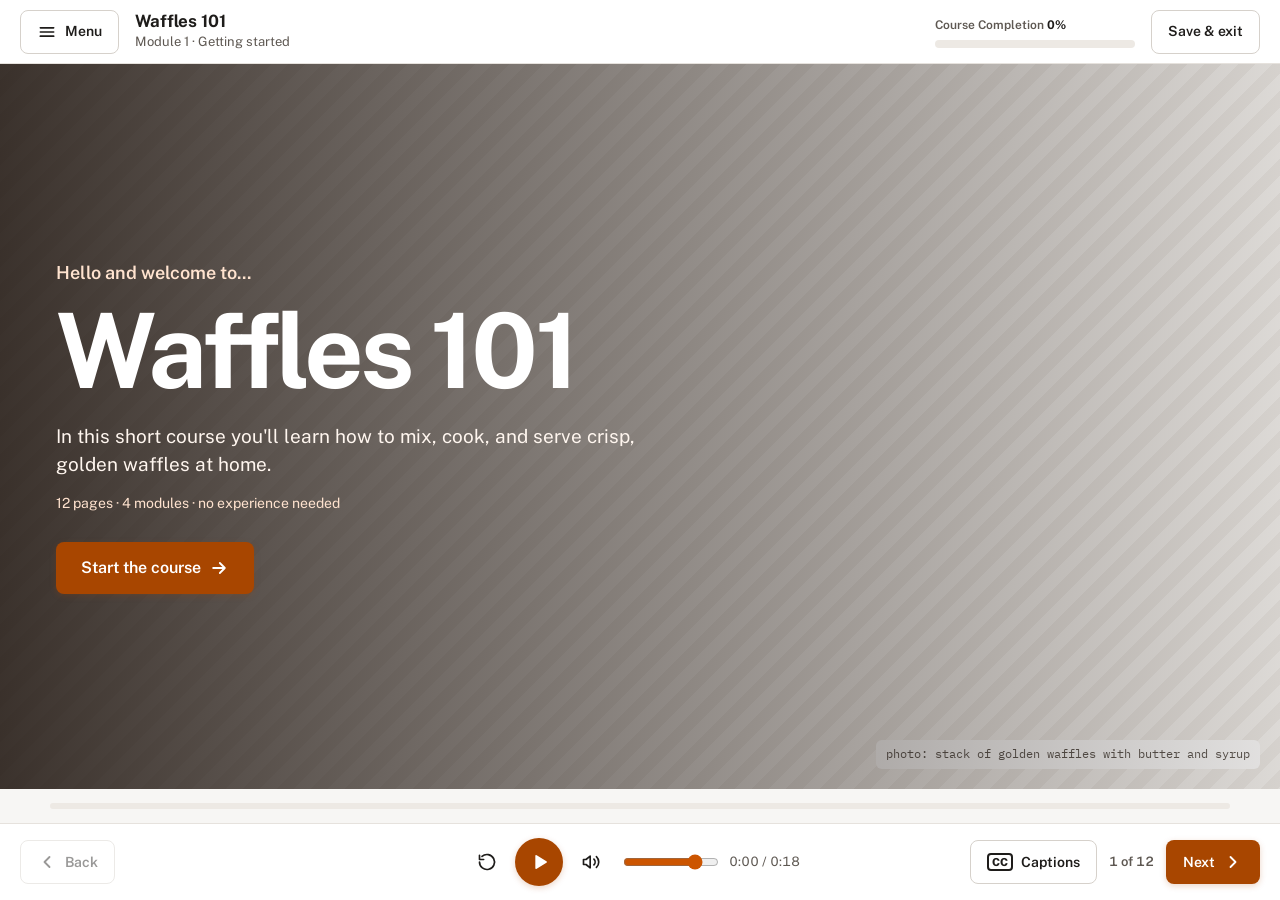
==== index.html @ d00ba2f7 "Build the course player from the style guide Adds a dependency-free course player shell (header, cou" ====
<!doctype html>
<html lang="en">
<head>
  <meta charset="utf-8">
  <meta name="viewport" content="width=device-width, initial-scale=1">
  <title>Waffles 101</title>
  <link rel="preconnect" href="https://fonts.googleapis.com">
  <link rel="preconnect" href="https://fonts.gstatic.com" crossorigin>
  <link rel="stylesheet" href="https://fonts.googleapis.com/css2?family=IBM+Plex+Mono:wght@400;500&family=Public+Sans:wght@400;500;600;700&display=swap">
  <link rel="stylesheet" href="src/player.css">
  <style>
    html, body { height: 100%; margin: 0; }
    #app { height: 100vh; height: 100dvh; }
  </style>
</head>
<body>
  <div id="app"></div>
  <script src="src/course-data.js"></script>
  <script src="src/player.js"></script>
  <script>
    // Query parameters mirror the player options for previews, e.g. ?viewport=phone&page=4&captions=1
    var q = new URLSearchParams(location.search);
    var flag = function (name) { return q.has(name) ? q.get(name) !== '0' : undefined; };
    new CoursePlayer(document.getElementById('app'), window.COURSE_DATA, {
      viewport: q.get('viewport') || 'auto',
      initialPage: q.has('page') ? Number(q.get('page')) : undefined,
      initialTime: q.has('t') ? Number(q.get('t')) : undefined,
      menuOpen: flag('menu'),
      captionsOn: flag('captions'),
      showToast: flag('toast'),
      persist: flag('persist')
    });
  </script>
</body>
</html>
---- src/player.css ----
/* Course Player styles. Tokens and measurements follow docs/style-guide.html. */

.cp {
  --brand: #CC5500;
  --brand-strong: #A84600;
  --brand-hover: #8F3B00;
  --brand-tint: #FCF1EA;
  --brand-tint-2: #FCEADC;
  --brand-border: #E8C9B3;
  --ink: #1E1C1A;
  --ink-2: #4A4540;
  --muted: #5E5852;
  --line: #E6E2DD;
  --line-soft: #ECE8E3;
  --line-strong: #D6D1CB;
  --track: #EDE9E4;
  --track-2: #E3DED8;
  --ring-off: #C9C3BC;
  --surface: #FFFFFF;
  --canvas: #F7F6F4;
  --panel: #FAF9F7;
  --hover: #F4F1EE;
  --scrim: rgba(30, 28, 26, .32);
  --scrim-dialog: rgba(30, 28, 26, .4);

  --shadow-card: 0 1px 2px rgba(30, 28, 26, .05), 0 6px 20px rgba(30, 28, 26, .05);
  --shadow-raised: 0 1px 2px rgba(30, 28, 26, .05), 0 8px 24px rgba(30, 28, 26, .07);
  --shadow-primary: 0 2px 6px rgba(168, 70, 0, .22);
  --shadow-drawer: 12px 0 32px rgba(30, 28, 26, .14);
  --shadow-dialog: 0 16px 48px rgba(30, 28, 26, .2);

  --ease: cubic-bezier(.2, .7, .2, 1);
  --font: "Public Sans", Helvetica, Arial, sans-serif;
  --mono: "IBM Plex Mono", ui-monospace, monospace;

  position: relative;
  display: flex;
  flex-direction: column;
  height: 100%;
  min-height: 0;
  overflow: hidden;
  background: var(--canvas);
  color: var(--ink);
  font: 16px/1.5 var(--font);
  -webkit-font-smoothing: antialiased;
}

.cp *, .cp *::before, .cp *::after { box-sizing: border-box; }
.cp :focus-visible { outline: 3px solid var(--brand-strong); outline-offset: 2px; }
.cp a { color: var(--brand-strong); }
.cp a:hover { color: var(--brand-hover); }
.cp input[type=range] { accent-color: var(--brand); }
.cp h1, .cp h2, .cp h3 { text-wrap: balance; }
.cp p { text-wrap: pretty; }
:where(.cp) button { font: inherit; color: inherit; }
.cp svg { display: block; flex: none; }
.cp [hidden] { display: none !important; }
.cp-sr { position: absolute; width: 1px; height: 1px; margin: -1px; overflow: hidden; clip: rect(0 0 0 0); white-space: nowrap; }

/* ---------- Buttons ---------- */
.cp-btn {
  display: inline-flex; align-items: center; justify-content: center; gap: 8px;
  min-height: 44px; padding: 0 16px; border-radius: 8px;
  font-size: 14px; font-weight: 600; line-height: 1.2; white-space: nowrap;
  cursor: pointer; border: 1px solid transparent; background: none;
  transition: background-color .2s ease, border-color .2s ease, color .2s ease, opacity .2s ease;
}
.cp-btn:disabled { opacity: .45; cursor: default; }
.cp-btn svg { width: 20px; height: 20px; }
.cp-btn--primary { background: var(--brand-strong); color: #fff; box-shadow: var(--shadow-primary); }
.cp-btn--primary:not(:disabled):hover { background: var(--brand-hover); }
.cp-btn--outline { background: var(--surface); border-color: var(--line-strong); color: var(--ink); }
.cp-btn--outline:not(:disabled):hover { background: var(--hover); }
.cp-btn--ghost { width: 44px; padding: 0; color: var(--ink); }
.cp-btn--ghost:not(:disabled):hover { background: var(--hover); }
.cp-btn--toggle[aria-pressed=true], .cp-btn--toggle[aria-expanded=true] {
  background: var(--brand-tint); border-color: var(--brand); color: var(--brand-strong);
}
.cp-btn--play {
  width: 48px; height: 48px; min-height: 0; padding: 0; border-radius: 50%;
  background: var(--brand-strong); color: #fff; box-shadow: var(--shadow-primary);
}
.cp-btn--play:hover { background: var(--brand-hover); }
.cp-btn--play svg { width: 22px; height: 22px; }

/* ---------- Header ---------- */
.cp-header {
  flex: none; display: flex; align-items: center; gap: 16px;
  height: 64px; padding: 0 20px; background: var(--surface); border-bottom: 1px solid var(--line);
  position: relative; z-index: 3;
}
.cp-titles { flex: 1; min-width: 0; }
.cp-course-title { margin: 0; font-size: 17px; font-weight: 700; line-height: 1.25; }
.cp-subtitle { font-size: 13px; color: var(--muted); white-space: nowrap; overflow: hidden; text-overflow: ellipsis; }
.cp-completion { display: flex; flex-direction: column; gap: 6px; flex: none; }
.cp-completion__label { font-size: 12px; font-weight: 600; color: var(--muted); white-space: nowrap; }
.cp-completion__label b { color: var(--ink); }
.cp-bar { position: relative; height: 8px; border-radius: 99px; background: var(--track); overflow: hidden; }
.cp-bar > span { position: absolute; inset: 0 auto 0 0; border-radius: inherit; background: var(--brand); transition: width .4s ease; }
.cp-completion .cp-bar { width: 200px; }

/* ---------- Body / menu ---------- */
.cp-body { flex: 1; min-height: 0; display: flex; position: relative; }
.cp-main { flex: 1; min-width: 0; display: flex; flex-direction: column; position: relative; }

.cp-menu-slot { flex: none; width: 0; transition: width .28s var(--ease); position: relative; z-index: 2; }
.cp-menu {
  position: absolute; top: 0; bottom: 0; left: 0; width: 340px;
  display: flex; flex-direction: column;
  background: var(--surface); border-right: 1px solid var(--line);
  transform: translateX(-100%); visibility: hidden;
  transition: transform .28s var(--ease), visibility 0s linear .28s;
}
.cp--menu-open .cp-menu { transform: none; visibility: visible; transition: transform .28s var(--ease), visibility 0s; }
.cp-scrim { position: absolute; inset: 0; z-index: 1; background: var(--scrim); opacity: 0; visibility: hidden; transition: opacity .28s var(--ease), visibility 0s linear .28s; }

.cp-menu__head { flex: none; padding: 16px 16px 14px 20px; border-bottom: 1px solid var(--line); }
.cp-menu__top { display: flex; align-items: center; justify-content: space-between; gap: 8px; margin-bottom: 8px; }
.cp-menu__title { margin: 0; font-size: 17px; font-weight: 700; }
.cp-menu__count { font-size: 13px; color: var(--muted); margin-bottom: 8px; }
.cp-menu__head .cp-bar { height: 6px; }
.cp-menu__list { flex: 1; overflow-y: auto; padding: 8px 12px 24px; }
.cp-module { margin-top: 12px; }
.cp-module__head { display: flex; align-items: flex-end; justify-content: space-between; gap: 8px; padding: 8px 8px 6px; }
.cp-module__eyebrow { font-size: 12px; font-weight: 700; letter-spacing: .08em; text-transform: uppercase; color: var(--brand-strong); }
.cp-module__title { margin: 0; font-size: 15px; font-weight: 700; }
.cp-module__meta { display: flex; align-items: center; gap: 8px; flex: none; font-size: 12px; color: var(--muted); }
.cp-pill { display: inline-flex; align-items: center; height: 22px; padding: 0 9px; border-radius: 99px; background: var(--brand-tint); color: var(--brand-strong); font-size: 11px; font-weight: 700; }
.cp-pages { list-style: none; margin: 0; padding: 0; }
.cp-row {
  display: flex; align-items: center; gap: 12px; width: 100%; min-height: 48px;
  padding: 8px 10px; border: 0; border-radius: 8px; background: none; text-align: left; cursor: pointer;
  transition: background-color .2s ease;
}
.cp-row:hover { background: var(--hover); }
.cp-row[aria-current=page] { background: var(--brand-tint); }
.cp-row__text { flex: 1; min-width: 0; display: flex; flex-direction: column; }
.cp-row__title { font-size: 14px; font-weight: 500; line-height: 1.3; }
.cp-row[aria-current=page] .cp-row__title { font-weight: 700; }
.cp-row__sub { font-size: 12px; color: var(--muted); }
.cp-row[aria-current=page] .cp-row__sub { color: var(--brand-strong); font-weight: 600; }
.cp-row__dur { flex: none; font-size: 12px; color: var(--muted); font-variant-numeric: tabular-nums; }
.cp-status { width: 20px; height: 20px; }

/* ---------- Stage / content region ---------- */
.cp-stage { flex: 1; min-height: 0; display: flex; padding: 28px 32px 14px; }
.cp-frame { position: relative; flex: 1; min-height: 0; display: flex; width: 100%; max-width: 1180px; margin: 0 auto; }
.cp-region {
  flex: 1; min-width: 0; overflow: auto;
  background: var(--surface); border: 1px solid var(--line); border-radius: 12px; box-shadow: var(--shadow-card);
}
.cp-region:focus { outline: none; }
.cp-region:focus-visible { outline: 3px solid var(--brand-strong); outline-offset: 2px; }
.cp--title-page .cp-stage { padding: 0; }
.cp--title-page .cp-frame { max-width: none; }
.cp--title-page .cp-region { border: 0; border-radius: 0; box-shadow: none; overflow: hidden; }

.cp-progress-wrap { flex: none; padding: 0 32px 14px; }
.cp--title-page .cp-progress-wrap { padding-top: 14px; }
.cp-progress { max-width: 1180px; margin: 0 auto; height: 6px; border-radius: 99px; background: var(--track); overflow: hidden; position: relative; }
.cp-progress > span { position: absolute; inset: 0 auto 0 0; background: var(--brand); border-radius: inherit; transition: width 1s linear; }
.cp-progress.cp-no-anim > span { transition: none; }

/* Image slot / placeholder */
.cp-img {
  position: relative; overflow: hidden; border-radius: 10px; min-height: 180px;
  display: flex; align-items: center; justify-content: center; padding: 16px;
  background: repeating-linear-gradient(135deg, #F7F5F2 0 12px, #EFECE8 12px 24px);
}
.cp-img img { position: absolute; inset: 0; width: 100%; height: 100%; object-fit: cover; }
.cp-img__label {
  position: relative; max-width: 90%; padding: 6px 10px; border-radius: 6px;
  background: #fff; color: var(--muted); font: 12px/1.4 var(--mono); text-align: center;
}

/* Shared slide text */
.cp-eyebrow { margin: 0 0 10px; font-size: 12px; font-weight: 700; letter-spacing: .08em; text-transform: uppercase; color: var(--brand-strong); }
.cp-h2 { margin: 0 0 14px; font-size: 38px; line-height: 1.12; font-weight: 700; letter-spacing: -.02em; }
.cp-body-text { margin: 0 0 18px; font-size: 17px; line-height: 1.55; color: var(--ink-2); }
.cp-points { list-style: none; margin: 0; padding: 0; display: flex; flex-direction: column; gap: 10px; }
.cp-points li { display: flex; gap: 12px; align-items: baseline; font-size: 17px; line-height: 1.55; color: var(--ink-2); }
.cp-points li::before { content: ""; flex: none; width: 8px; height: 8px; border-radius: 50%; background: var(--brand); transform: translateY(-2px); }

/* Standard content slide */
.cp-slide { display: grid; grid-template-columns: 1fr 1fr; gap: 40px; min-height: 100%; padding: 32px; }
.cp-slide .cp-img { min-height: 260px; }
.cp-slide__text { align-self: safe center; padding: 8px 8px 8px 0; }

/* Title page */
.cp-hero { position: relative; height: 100%; min-height: 100%; display: flex; align-items: center; color: #fff; }
.cp-hero > .cp-img { position: absolute; inset: 0; border-radius: 0; min-height: 0; align-items: flex-end; justify-content: flex-end; padding: 20px; }
.cp-hero__scrim { position: absolute; inset: 0; pointer-events: none; background: linear-gradient(90deg, rgba(28, 18, 12, .86), rgba(28, 18, 12, .12)); }
.cp-hero__text { position: relative; max-width: 640px; margin: 0 56px; pointer-events: none; }
.cp-hero__eyebrow { margin: 0 0 14px; font-size: 18px; font-weight: 600; color: #FFE3CF; }
.cp-hero__title { margin: 0 0 20px; font-size: 104px; line-height: .98; font-weight: 700; letter-spacing: -.035em; color: #fff; }
.cp-hero__lede { margin: 0 0 14px; font-size: 19px; line-height: 1.5; color: #FFF6EF; }
.cp-hero__meta { margin: 0 0 28px; font-size: 14px; color: #FFE3CF; }
.cp-hero__text .cp-btn { pointer-events: auto; min-height: 52px; padding: 0 24px; font-size: 16px; }

/* Accordion slide */
.cp-acc-slide { display: grid; grid-template-columns: 38% minmax(0, 1fr); gap: 40px; min-height: 100%; padding: 32px; }
.cp-acc-intro { display: flex; flex-direction: column; }
.cp-acc-intro .cp-img { flex: 1; min-height: 160px; margin-top: 8px; }
.cp-acc-list { align-self: safe center; display: flex; flex-direction: column; gap: 10px; }
.cp-acc-item { border-radius: 12px; background: var(--panel); border: 1px solid var(--line-soft); transition: background-color .25s ease, border-color .25s ease, box-shadow .25s ease; }
.cp-acc-item.is-open { background: var(--surface); border-color: var(--brand-border); box-shadow: var(--shadow-raised); }
.cp-acc-item h3 { margin: 0; }
.cp-acc-btn { display: flex; align-items: center; gap: 14px; width: 100%; min-height: 56px; padding: 10px 16px; border: 0; background: none; border-radius: 12px; text-align: left; cursor: pointer; }
.cp-acc-num { flex: none; display: grid; place-items: center; width: 32px; height: 32px; border-radius: 50%; background: var(--brand-strong); color: #fff; font-size: 14px; font-weight: 700; }
.cp-acc-name { flex: 1; font-size: 16px; font-weight: 600; }
.cp-acc-chev { width: 20px; height: 20px; color: var(--muted); transition: transform .28s var(--ease); }
.cp-acc-item.is-open .cp-acc-chev { transform: rotate(180deg); }
.cp-acc-panel { display: grid; grid-template-rows: 0fr; visibility: hidden; transition: grid-template-rows .28s var(--ease), visibility 0s linear .28s; }
.cp-acc-item.is-open .cp-acc-panel { grid-template-rows: 1fr; visibility: visible; transition: grid-template-rows .28s var(--ease), visibility 0s; }
.cp-acc-panel > div { overflow: hidden; }
.cp-acc-panel p { margin: 0; padding: 0 16px 0 62px; font-size: 15px; line-height: 1.55; color: var(--ink-2); }
.cp-acc-panel p:last-child { padding-bottom: 16px; padding-top: 6px; }
.cp-acc-panel strong { color: var(--ink); }

/* ---------- Toast ---------- */
.cp-toast {
  position: absolute; right: 20px; bottom: 20px; z-index: 1; pointer-events: none;
  display: flex; align-items: center; gap: 10px; padding: 12px 16px;
  background: var(--surface); border: 1px solid var(--line); border-radius: 12px; box-shadow: var(--shadow-raised);
  font-size: 14px; font-weight: 600;
  opacity: 0; transform: translateY(8px); transition: opacity .25s ease, transform .25s ease;
}
.cp-toast.is-visible { opacity: 1; transform: none; }
.cp-check { display: grid; place-items: center; width: 24px; height: 24px; border-radius: 50%; background: var(--brand); color: #fff; }
.cp-check svg { width: 14px; height: 14px; }

/* ---------- Captions ---------- */
.cp-captions-wrap { flex: none; padding: 0 32px 14px; }
.cp-captions { max-width: 1180px; margin: 0 auto; background: var(--surface); border: 1px solid var(--line); border-radius: 12px; box-shadow: var(--shadow-card); padding: 8px 8px 10px 18px; }
.cp-captions__head { display: flex; align-items: center; justify-content: space-between; }
.cp-captions__label { font-size: 12px; font-weight: 700; letter-spacing: .08em; color: var(--muted); }
.cp-captions__head .cp-btn--ghost { width: 36px; min-height: 36px; }
.cp-captions__text { max-height: 84px; overflow-y: auto; padding-right: 10px; font-size: 17px; line-height: 1.6; color: var(--muted); }
.cp-captions__text span { border-radius: 4px; padding: 1px 2px; transition: background-color .2s ease, color .2s ease; }
.cp-captions__text span.is-active { color: var(--ink); background: var(--brand-tint-2); }

/* ---------- Control bar ---------- */
.cp-controls { flex: none; background: var(--surface); border-top: 1px solid var(--line); position: relative; z-index: 2; }
.cp-controls__wide { display: grid; grid-template-columns: 1fr auto 1fr; align-items: center; gap: 16px; height: 76px; padding: 0 20px; }
.cp-controls__left { display: flex; justify-content: flex-start; }
.cp-controls__right { display: flex; justify-content: flex-end; align-items: center; gap: 12px; }
.cp-audio { display: flex; align-items: center; gap: 6px; }
.cp-volume { width: 96px; margin: 0 4px; }
.cp-time { min-width: 86px; font-size: 13px; color: var(--muted); font-variant-numeric: tabular-nums; white-space: nowrap; }
.cp-counter { font-size: 13px; font-weight: 600; color: var(--muted); white-space: nowrap; font-variant-numeric: tabular-nums; }
.cp-cc { font-size: 11px; font-weight: 800; letter-spacing: .02em; border: 2px solid currentColor; border-radius: 4px; padding: 0 3px; line-height: 14px; }
.cp-controls__phone { display: none; }

/* ---------- Dialog & saved screen ---------- */
.cp-dialog-layer { position: absolute; inset: 0; z-index: 10; display: grid; place-items: center; padding: 16px; background: var(--scrim-dialog); }
.cp-dialog { width: 100%; max-width: 420px; background: var(--surface); border-radius: 14px; box-shadow: var(--shadow-dialog); padding: 24px; }
.cp-dialog h2 { margin: 0 0 8px; font-size: 22px; letter-spacing: -.01em; }
.cp-dialog p { margin: 0 0 22px; color: var(--ink-2); font-size: 15px; }
.cp-dialog__actions { display: flex; justify-content: flex-end; gap: 10px; flex-wrap: wrap; }
.cp-saved { position: absolute; inset: 0; z-index: 11; display: grid; place-items: center; padding: 24px; background: var(--canvas); text-align: center; }
.cp-saved__card { max-width: 440px; background: var(--surface); border: 1px solid var(--line); border-radius: 12px; box-shadow: var(--shadow-card); padding: 40px 32px; }
.cp-saved__card .cp-check { width: 48px; height: 48px; margin: 0 auto 16px; }
.cp-saved__card .cp-check svg { width: 26px; height: 26px; }
.cp-saved h2 { margin: 0 0 8px; font-size: 26px; letter-spacing: -.015em; }
.cp-saved p { margin: 0 0 24px; color: var(--ink-2); }

/* ---------- Desktop: menu pushes content ---------- */
.cp--desktop.cp--menu-open .cp-menu-slot { width: 340px; }

/* ---------- Tablet: menu overlays with scrim ---------- */
.cp--tablet .cp-menu { box-shadow: none; }
.cp--tablet.cp--menu-open .cp-menu { box-shadow: var(--shadow-drawer); }
.cp--tablet.cp--menu-open .cp-scrim { opacity: 1; visibility: visible; transition: opacity .28s var(--ease), visibility 0s; }
.cp--tablet .cp-menu-slot, .cp--phone .cp-menu-slot { position: absolute; top: 0; bottom: 0; left: 0; width: 0; }
.cp--tablet .cp-completion .cp-bar { width: 120px; }
.cp--tablet .cp-time, .cp--tablet .cp-cc-label { display: none; }
.cp--tablet .cp-h2 { font-size: 30px; }
.cp--tablet .cp-hero__title { font-size: 76px; }

/* ---------- Phone ---------- */
.cp--phone .cp-header { height: 56px; padding: 0 8px; gap: 8px; }
.cp--phone .cp-course-title { font-size: 15px; }
.cp--phone .cp-subtitle { font-size: 12px; }
.cp--phone .cp-menu-label { position: absolute; width: 1px; height: 1px; overflow: hidden; clip: rect(0 0 0 0); white-space: nowrap; }
.cp--phone .cp-completion__word { display: none; }
.cp--phone .cp-menu-toggle { width: 44px; padding: 0; }
.cp--phone .cp-exit { padding: 0 12px; }
.cp--phone .cp-completion { gap: 4px; }
.cp--phone .cp-completion .cp-bar { width: 96px; height: 6px; }
.cp--phone .cp-body { position: static; }
.cp--phone .cp-menu-slot { position: absolute; inset: 0; width: auto; z-index: 0; pointer-events: none; }
.cp--phone.cp--menu-open .cp-menu-slot { z-index: 5; pointer-events: auto; }
.cp--phone .cp-menu { width: auto; right: 0; border-right: 0; transform: translateY(16px); opacity: 0; transition: transform .28s var(--ease), opacity .28s var(--ease), visibility 0s linear .28s; }
.cp--phone.cp--menu-open .cp-menu { transform: none; opacity: 1; transition: transform .28s var(--ease), opacity .28s var(--ease), visibility 0s; }
.cp--phone .cp-stage { padding: 12px 12px 10px; }
.cp--phone.cp--title-page .cp-stage { padding: 0; }
.cp--phone .cp-progress-wrap { padding: 0 12px 10px; }
.cp--phone.cp--title-page .cp-progress-wrap { padding-top: 10px; }
.cp--phone .cp-captions-wrap { padding: 0 12px 10px; }
.cp--phone .cp-captions__text { max-height: 112px; font-size: 15px; }
.cp--phone .cp-toast { right: 12px; bottom: 12px; }
.cp--phone .cp-btn { font-size: 15px; }
.cp--phone .cp-btn--primary, .cp--phone .cp-btn--outline { border-radius: 10px; }
.cp--phone .cp-h2 { font-size: 24px; margin-bottom: 10px; }
.cp--phone .cp-body-text, .cp--phone .cp-points li { font-size: 15px; }
.cp--phone .cp-body-text { margin-bottom: 14px; }
.cp--phone .cp-points { gap: 6px; }
.cp--phone .cp-slide { grid-template-columns: 1fr; gap: 18px; padding: 16px; align-content: start; }
.cp--phone .cp-slide .cp-img { min-height: 180px; }
.cp--phone .cp-slide__text { align-self: start; padding: 0; }
.cp--phone .cp-acc-slide { grid-template-columns: 1fr; gap: 16px; padding: 16px; align-content: start; }
.cp--phone .cp-acc-intro .cp-img { display: none; }
.cp--phone .cp-acc-btn { padding: 8px 12px; gap: 12px; }
.cp--phone .cp-acc-panel p { padding-left: 56px; padding-right: 12px; }
.cp--phone .cp-hero { align-items: flex-end; }
.cp--phone .cp-hero__scrim { background: linear-gradient(0deg, rgba(28, 18, 12, .86), rgba(28, 18, 12, .12)); }
.cp--phone .cp-hero > .cp-img { align-items: flex-start; }
.cp--phone .cp-hero__text { margin: 0 20px 28px; }
.cp--phone .cp-hero__eyebrow { font-size: 15px; margin-bottom: 10px; }
.cp--phone .cp-hero__title { font-size: 52px; margin-bottom: 14px; }
.cp--phone .cp-hero__lede { font-size: 16px; }
.cp--phone .cp-hero__meta { margin-bottom: 20px; }
.cp--phone .cp-hero__text .cp-btn { width: 100%; }
.cp--phone .cp-controls__wide { display: none; }
.cp--phone .cp-controls__phone { display: flex; flex-direction: column; gap: 8px; padding: 6px 12px 12px; }
.cp-phone-row1 { display: flex; align-items: center; gap: 4px; height: 44px; }
.cp-phone-row1 .cp-btn--toggle { padding: 0 10px; min-height: 40px; font-size: 13px; }
.cp-phone-row1 .cp-spacer { flex: 1; }
.cp-phone-row1 .cp-time { min-width: 0; font-size: 12px; margin-right: 6px; }
.cp-phone-row1 .cp-counter { padding: 3px 10px; border-radius: 99px; background: var(--hover); font-size: 12px; color: var(--ink); }
.cp-phone-row2 { display: flex; align-items: center; gap: 12px; }
.cp-phone-row2 .cp-btn--outline, .cp-phone-row2 .cp-btn--primary { flex: 1; min-height: 52px; }
.cp-phone-row2 .cp-btn--play { width: 60px; height: 60px; }
.cp-phone-row2 .cp-btn--play svg { width: 26px; height: 26px; }

/* ---------- Short (under 700px tall) ---------- */
.cp--short .cp-hero__title { font-size: 64px; }
.cp--short.cp--phone .cp-hero__title { font-size: 44px; }
.cp--short .cp-hero__meta { display: none; }
.cp--short .cp-hero__lede { margin-bottom: 20px; }
.cp--short .cp-hero__eyebrow { margin-bottom: 8px; }
.cp--short .cp-hero__title { margin-bottom: 12px; }
.cp--short .cp-slide, .cp--short .cp-acc-slide { padding: 24px; gap: 28px; }
.cp--short.cp--phone .cp-slide, .cp--short.cp--phone .cp-acc-slide { padding: 14px; gap: 14px; }
.cp--short .cp-slide .cp-img { min-height: 180px; }
.cp--short .cp-acc-intro .cp-img { display: none; }

@media (prefers-reduced-motion: reduce) {
  .cp *, .cp *::before, .cp *::after { transition-duration: 0s !important; transition-delay: 0s !important; }
}
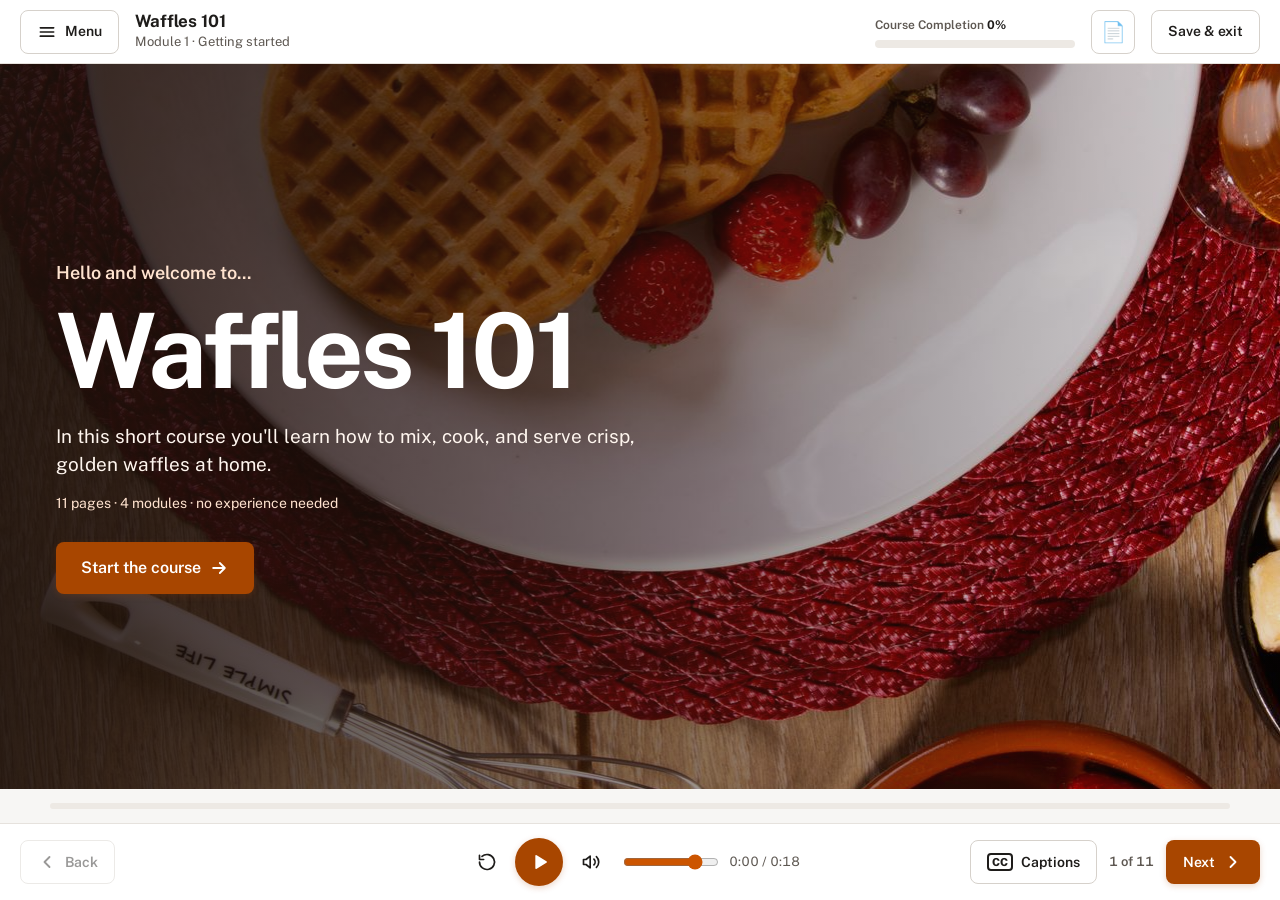
==== commit 5bcca492: "Load course content from JSON files in data/ Move every page's content, labels, media paths and narr" ====
--- a/index.html
+++ b/index.html
@@ -7,29 +7,12 @@
   <link rel="preconnect" href="https://fonts.googleapis.com">
   <link rel="preconnect" href="https://fonts.gstatic.com" crossorigin>
   <link rel="stylesheet" href="https://fonts.googleapis.com/css2?family=IBM+Plex+Mono:wght@400;500&family=Public+Sans:wght@400;500;600;700&display=swap">
-  <link rel="stylesheet" href="src/player.css">
-  <style>
-    html, body { height: 100%; margin: 0; }
-    #app { height: 100vh; height: 100dvh; }
-  </style>
+  <link rel="stylesheet" href="css/player.css">
+  <link rel="stylesheet" href="css/page.css">
 </head>
 <body>
   <div id="app"></div>
-  <script src="src/course-data.js"></script>
-  <script src="src/player.js"></script>
-  <script>
-    // Query parameters mirror the player options for previews, e.g. ?viewport=phone&page=4&captions=1
-    var q = new URLSearchParams(location.search);
-    var flag = function (name) { return q.has(name) ? q.get(name) !== '0' : undefined; };
-    new CoursePlayer(document.getElementById('app'), window.COURSE_DATA, {
-      viewport: q.get('viewport') || 'auto',
-      initialPage: q.has('page') ? Number(q.get('page')) : undefined,
-      initialTime: q.has('t') ? Number(q.get('t')) : undefined,
-      menuOpen: flag('menu'),
-      captionsOn: flag('captions'),
-      showToast: flag('toast'),
-      persist: flag('persist')
-    });
-  </script>
+  <script src="js/player.js"></script>
+  <script src="js/main.js"></script>
 </body>
 </html>
--- a/css/player.css
+++ b/css/player.css
@@ -0,0 +1,739 @@
+/* Course Player styles. Tokens and measurements follow docs/style-guide.html. */
+
+.cp {
+  --brand: #CC5500;
+  --brand-strong: #A84600;
+  --brand-hover: #8F3B00;
+  --brand-tint: #FCF1EA;
+  --brand-tint-2: #FCEADC;
+  --brand-border: #E8C9B3;
+  --ink: #1E1C1A;
+  --ink-2: #4A4540;
+  --muted: #5E5852;
+  --line: #E6E2DD;
+  --line-soft: #ECE8E3;
+  --line-strong: #D6D1CB;
+  --track: #EDE9E4;
+  --track-2: #E3DED8;
+  --ring-off: #C9C3BC;
+  --surface: #FFFFFF;
+  --canvas: #F7F6F4;
+  --panel: #FAF9F7;
+  --hover: #F4F1EE;
+  --scrim: rgba(30, 28, 26, .32);
+  --scrim-dialog: rgba(30, 28, 26, .4);
+
+  --shadow-card: 0 1px 2px rgba(30, 28, 26, .05), 0 6px 20px rgba(30, 28, 26, .05);
+  --shadow-raised: 0 1px 2px rgba(30, 28, 26, .05), 0 8px 24px rgba(30, 28, 26, .07);
+  --shadow-primary: 0 2px 6px rgba(168, 70, 0, .22);
+  --shadow-drawer: 12px 0 32px rgba(30, 28, 26, .14);
+  --shadow-dialog: 0 16px 48px rgba(30, 28, 26, .2);
+
+  --ease: cubic-bezier(.2, .7, .2, 1);
+  --font: "Public Sans", Helvetica, Arial, sans-serif;
+  --mono: "IBM Plex Mono", ui-monospace, monospace;
+
+  position: relative;
+  display: flex;
+  flex-direction: column;
+  height: 100%;
+  min-height: 0;
+  overflow: hidden;
+  background: var(--canvas);
+  color: var(--ink);
+  font: 16px/1.5 var(--font);
+  -webkit-font-smoothing: antialiased;
+}
+
+.cp *, .cp *::before, .cp *::after { box-sizing: border-box; }
+.cp :focus-visible { outline: 3px solid var(--brand-strong); outline-offset: 2px; }
+.cp a { color: var(--brand-strong); }
+.cp a:hover { color: var(--brand-hover); }
+.cp input[type=range] { accent-color: var(--brand); }
+.cp h1, .cp h2, .cp h3 { text-wrap: balance; }
+.cp p { text-wrap: pretty; }
+:where(.cp) button { font: inherit; color: inherit; }
+.cp svg { display: block; flex: none; }
+.cp [hidden] { display: none !important; }
+.cp-sr { position: absolute; width: 1px; height: 1px; margin: -1px; overflow: hidden; clip: rect(0 0 0 0); white-space: nowrap; }
+
+/* ---------- Buttons ---------- */
+.cp-btn {
+  display: inline-flex; align-items: center; justify-content: center; gap: 8px;
+  min-height: 44px; padding: 0 16px; border-radius: 8px;
+  font-size: 14px; font-weight: 600; line-height: 1.2; white-space: nowrap;
+  cursor: pointer; border: 1px solid transparent; background: none;
+  transition: background-color .2s ease, border-color .2s ease, color .2s ease, opacity .2s ease;
+}
+.cp-btn:disabled { opacity: .45; cursor: default; }
+.cp-btn svg { width: 20px; height: 20px; }
+.cp-btn--primary { background: var(--brand-strong); color: #fff; box-shadow: var(--shadow-primary); }
+.cp-btn--primary:not(:disabled):hover { background: var(--brand-hover); }
+.cp-btn--outline { background: var(--surface); border-color: var(--line-strong); color: var(--ink); }
+.cp-btn--outline:not(:disabled):hover { background: var(--hover); }
+.cp-btn--ghost { width: 44px; padding: 0; color: var(--ink); }
+.cp-btn--ghost:not(:disabled):hover { background: var(--hover); }
+.cp-btn--toggle[aria-pressed=true], .cp-btn--toggle[aria-expanded=true] {
+  background: var(--brand-tint); border-color: var(--brand); color: var(--brand-strong);
+}
+.cp-btn--play {
+  width: 48px; height: 48px; min-height: 0; padding: 0; border-radius: 50%;
+  background: var(--brand-strong); color: #fff; box-shadow: var(--shadow-primary);
+}
+.cp-btn--play:hover { background: var(--brand-hover); }
+.cp-btn--play svg { width: 22px; height: 22px; }
+
+/* ---------- Header ---------- */
+.cp-header {
+  flex: none; display: flex; align-items: center; gap: 16px;
+  height: 64px; padding: 0 20px; background: var(--surface); border-bottom: 1px solid var(--line);
+  position: relative; z-index: 3;
+}
+.cp-titles { flex: 1; min-width: 0; }
+.cp-course-title { margin: 0; font-size: 17px; font-weight: 700; line-height: 1.25; }
+.cp-subtitle { font-size: 13px; color: var(--muted); white-space: nowrap; overflow: hidden; text-overflow: ellipsis; }
+.cp-completion { display: flex; flex-direction: column; gap: 6px; flex: none; }
+.cp-completion__label { font-size: 12px; font-weight: 600; color: var(--muted); white-space: nowrap; }
+.cp-completion__label b { color: var(--ink); }
+.cp-bar { position: relative; height: 8px; border-radius: 99px; background: var(--track); overflow: hidden; }
+.cp-bar > span { position: absolute; inset: 0 auto 0 0; border-radius: inherit; background: var(--brand); transition: width .4s ease; }
+.cp-completion .cp-bar { width: 200px; }
+.cp-resources-btn { width: 44px; padding: 0; font-size: 20px; }
+
+/* ---------- Body / menu ---------- */
+.cp-body { flex: 1; min-height: 0; display: flex; position: relative; }
+.cp-main { flex: 1; min-width: 0; display: flex; flex-direction: column; position: relative; }
+
+.cp-menu-slot { flex: none; width: 0; transition: width .28s var(--ease); position: relative; z-index: 2; }
+.cp-menu {
+  position: absolute; top: 0; bottom: 0; left: 0; width: 340px;
+  display: flex; flex-direction: column;
+  background: var(--surface); border-right: 1px solid var(--line);
+  transform: translateX(-100%); visibility: hidden;
+  transition: transform .28s var(--ease), visibility 0s linear .28s;
+}
+.cp--menu-open .cp-menu { transform: none; visibility: visible; transition: transform .28s var(--ease), visibility 0s; }
+.cp-scrim { position: absolute; inset: 0; z-index: 1; background: var(--scrim); opacity: 0; visibility: hidden; transition: opacity .28s var(--ease), visibility 0s linear .28s; }
+
+.cp-menu__head { flex: none; padding: 16px 16px 14px 20px; border-bottom: 1px solid var(--line); }
+.cp-menu__top { display: flex; align-items: center; justify-content: space-between; gap: 8px; margin-bottom: 8px; }
+.cp-menu__title { margin: 0; font-size: 17px; font-weight: 700; }
+.cp-menu__count { font-size: 13px; color: var(--muted); margin-bottom: 8px; }
+.cp-menu__head .cp-bar { height: 6px; }
+.cp-menu__list { flex: 1; overflow-y: auto; padding: 8px 12px 24px; }
+.cp-menu-resources { width: 100%; justify-content: flex-start; margin-top: 4px; }
+.cp-module { margin-top: 12px; }
+.cp-module__head { display: flex; align-items: flex-end; justify-content: space-between; gap: 8px; padding: 8px 8px 6px; }
+.cp-module__eyebrow { font-size: 12px; font-weight: 700; letter-spacing: .08em; text-transform: uppercase; color: var(--brand-strong); }
+.cp-module__title { margin: 0; font-size: 15px; font-weight: 700; }
+.cp-module__meta { display: flex; align-items: center; gap: 8px; flex: none; font-size: 12px; color: var(--muted); }
+.cp-pill { display: inline-flex; align-items: center; height: 22px; padding: 0 9px; border-radius: 99px; background: var(--brand-tint); color: var(--brand-strong); font-size: 11px; font-weight: 700; }
+.cp-pages { list-style: none; margin: 0; padding: 0; }
+.cp-row {
+  display: flex; align-items: center; gap: 12px; width: 100%; min-height: 48px;
+  padding: 8px 10px; border: 0; border-radius: 8px; background: none; text-align: left; cursor: pointer;
+  transition: background-color .2s ease;
+}
+.cp-row:hover { background: var(--hover); }
+.cp-row[aria-current=page] { background: var(--brand-tint); }
+.cp-row__text { flex: 1; min-width: 0; display: flex; flex-direction: column; }
+.cp-row__title { font-size: 14px; font-weight: 500; line-height: 1.3; }
+.cp-row[aria-current=page] .cp-row__title { font-weight: 700; }
+.cp-row__sub { font-size: 12px; color: var(--muted); }
+.cp-row[aria-current=page] .cp-row__sub { color: var(--brand-strong); font-weight: 600; }
+.cp-row__dur { flex: none; font-size: 12px; color: var(--muted); font-variant-numeric: tabular-nums; }
+.cp-status { width: 20px; height: 20px; }
+
+/* ---------- Stage / content region ---------- */
+.cp-stage { flex: 1; min-height: 0; display: flex; padding: 28px 32px 14px; }
+.cp-frame { position: relative; flex: 1; min-height: 0; display: flex; width: 100%; max-width: 1180px; margin: 0 auto; }
+.cp-region {
+  flex: 1; min-width: 0; overflow: auto;
+  background: var(--surface); border: 1px solid var(--line); border-radius: 12px; box-shadow: var(--shadow-card);
+}
+.cp-region:focus { outline: none; }
+.cp-region:focus-visible { outline: 3px solid var(--brand-strong); outline-offset: 2px; }
+.cp--title-page .cp-stage { padding: 0; }
+.cp--title-page .cp-frame { max-width: none; }
+.cp--title-page .cp-region { border: 0; border-radius: 0; box-shadow: none; overflow: hidden; }
+
+.cp-progress-wrap { flex: none; padding: 0 32px 14px; }
+.cp--title-page .cp-progress-wrap { padding-top: 14px; }
+.cp-progress { max-width: 1180px; margin: 0 auto; height: 6px; border-radius: 99px; background: var(--track); overflow: hidden; position: relative; }
+.cp-progress > span { position: absolute; inset: 0 auto 0 0; background: var(--brand); border-radius: inherit; transition: width 1s linear; }
+.cp-progress.cp-no-anim > span { transition: none; }
+
+/* Image slot / placeholder */
+.cp-img {
+  position: relative; overflow: hidden; border-radius: 10px; min-height: 180px;
+  display: flex; align-items: center; justify-content: center; padding: 16px;
+  background: repeating-linear-gradient(135deg, #F7F5F2 0 12px, #EFECE8 12px 24px);
+}
+.cp-img img { position: absolute; inset: 0; width: 100%; height: 100%; object-fit: cover; }
+.cp-img__label {
+  position: relative; max-width: 90%; padding: 6px 10px; border-radius: 6px;
+  background: #fff; color: var(--muted); font: 12px/1.4 var(--mono); text-align: center;
+}
+
+/* Shared slide text */
+.cp-eyebrow { margin: 0 0 10px; font-size: 12px; font-weight: 700; letter-spacing: .08em; text-transform: uppercase; color: var(--brand-strong); }
+.cp-h2 { margin: 0 0 14px; font-size: 38px; line-height: 1.12; font-weight: 700; letter-spacing: -.02em; }
+.cp-body-text { margin: 0 0 18px; font-size: 17px; line-height: 1.55; color: var(--ink-2); }
+.cp-points { list-style: none; margin: 0; padding: 0; display: flex; flex-direction: column; gap: 10px; }
+.cp-points li { display: flex; gap: 12px; align-items: baseline; font-size: 17px; line-height: 1.55; color: var(--ink-2); }
+.cp-points li::before { content: ""; flex: none; width: 8px; height: 8px; border-radius: 50%; background: var(--brand); transform: translateY(-2px); }
+
+/* Standard content slide */
+.cp-slide { display: grid; grid-template-columns: 1fr 1fr; gap: 40px; min-height: 100%; padding: 32px; }
+.cp-slide .cp-img { min-height: 260px; }
+.cp-slide__text { align-self: safe center; padding: 8px 8px 8px 0; }
+
+/* Title page */
+.cp-hero { position: relative; height: 100%; min-height: 100%; display: flex; align-items: center; color: #fff; }
+.cp-hero > .cp-img { position: absolute; inset: 0; border-radius: 0; min-height: 0; align-items: flex-end; justify-content: flex-end; padding: 20px; }
+.cp-hero__scrim { position: absolute; inset: 0; pointer-events: none; background: linear-gradient(90deg, rgba(28, 18, 12, .86), rgba(28, 18, 12, .12)); }
+.cp-hero__text { position: relative; max-width: 640px; margin: 0 56px; pointer-events: none; }
+.cp-hero__eyebrow { margin: 0 0 14px; font-size: 18px; font-weight: 600; color: #FFE3CF; }
+.cp-hero__title { margin: 0 0 20px; font-size: 104px; line-height: .98; font-weight: 700; letter-spacing: -.035em; color: #fff; }
+.cp-hero__lede { margin: 0 0 14px; font-size: 19px; line-height: 1.5; color: #FFF6EF; }
+.cp-hero__meta { margin: 0 0 28px; font-size: 14px; color: #FFE3CF; }
+.cp-hero__text .cp-btn { pointer-events: auto; min-height: 52px; padding: 0 24px; font-size: 16px; }
+
+/* Accordion slide */
+.cp-acc-slide { display: grid; grid-template-columns: 38% minmax(0, 1fr); gap: 40px; min-height: 100%; padding: 32px; }
+.cp-acc-intro { display: flex; flex-direction: column; }
+.cp-acc-intro .cp-img { flex: 1; min-height: 160px; margin-top: 8px; }
+.cp-icons { flex: 1; list-style: none; margin: 8px 0 0; padding: 0; display: flex; flex-wrap: wrap; justify-content: center; align-content: center; gap: 12px; }
+.cp-icons__tile { flex: 0 0 calc((100% - 24px) / 3); min-height: 150px; display: flex; flex-direction: column; align-items: center; justify-content: center; gap: 6px; padding: 14px 8px; border-radius: 12px; background: var(--brand-tint); border: 1px solid var(--brand-border); text-align: center; }
+.cp-icons__icon { font-size: 44px; line-height: 1; }
+.cp-icons__icon img { width: 48px; height: 48px; display: block; }
+.cp-icons__label { font-size: 14px; font-weight: 600; color: var(--brand-strong); line-height: 1.25; }
+.cp-acc-list { align-self: safe center; display: flex; flex-direction: column; gap: 10px; }
+.cp-acc-item { border-radius: 12px; background: var(--panel); border: 1px solid var(--line-soft); transition: background-color .25s ease, border-color .25s ease, box-shadow .25s ease; }
+.cp-acc-item.is-open { background: var(--surface); border-color: var(--brand-border); box-shadow: var(--shadow-raised); }
+.cp-acc-item h3 { margin: 0; }
+.cp-acc-btn { display: flex; align-items: center; gap: 14px; width: 100%; min-height: 56px; padding: 10px 16px; border: 0; background: none; border-radius: 12px; text-align: left; cursor: pointer; }
+.cp-acc-num { flex: none; display: grid; place-items: center; width: 32px; height: 32px; border-radius: 50%; background: var(--brand-strong); color: #fff; font-size: 14px; font-weight: 700; }
+.cp-acc-name { flex: 1; font-size: 16px; font-weight: 600; }
+.cp-acc-chev { width: 20px; height: 20px; color: var(--muted); transition: transform .28s var(--ease); }
+.cp-acc-item.is-open .cp-acc-chev { transform: rotate(180deg); }
+.cp-acc-panel { display: grid; grid-template-rows: 0fr; visibility: hidden; transition: grid-template-rows .28s var(--ease), visibility 0s linear .28s; }
+.cp-acc-item.is-open .cp-acc-panel { grid-template-rows: 1fr; visibility: visible; transition: grid-template-rows .28s var(--ease), visibility 0s; }
+.cp-acc-panel > div { overflow: hidden; }
+.cp-acc-panel p { margin: 0; padding: 0 16px 0 62px; font-size: 15px; line-height: 1.55; color: var(--ink-2); }
+.cp-acc-panel p:last-child { padding-bottom: 16px; padding-top: 6px; }
+.cp-acc-panel strong { color: var(--ink); }
+
+/* Tabs slide */
+.cp-tabs-slide { display: flex; flex-direction: column; gap: 20px; min-height: 100%; padding: 32px; }
+.cp-tabs-intro .cp-h2 { margin-bottom: 10px; }
+.cp-tabs-intro .cp-body-text { margin: 0; max-width: 62ch; }
+.cp-tablist { display: grid; grid-template-columns: repeat(4, minmax(0, 1fr)); gap: 8px; }
+.cp-tab {
+  min-height: 52px; padding: 8px 12px; border-radius: 10px; cursor: pointer;
+  background: var(--surface); border: 1px solid var(--line-strong); color: var(--ink);
+  font-size: 15px; font-weight: 600; line-height: 1.25; text-align: center;
+  display: flex; align-items: center; justify-content: center; gap: 8px;
+  transition: background-color .2s ease, border-color .2s ease, color .2s ease;
+}
+.cp-tab__icon { font-size: 22px; line-height: 1; }
+.cp-tab:hover { background: var(--hover); }
+.cp-tab.is-open { background: var(--brand-tint); border-color: var(--brand); color: var(--brand-strong); }
+.cp-tabpanel { display: grid; grid-template-rows: 0fr; visibility: hidden; transition: grid-template-rows .28s var(--ease), visibility 0s linear .28s; }
+.cp-tabpanel.is-open { grid-template-rows: 1fr; visibility: visible; transition: grid-template-rows .28s var(--ease), visibility 0s; }
+.cp-tabpanel > div { overflow: hidden; min-height: 0; }
+.cp-tabpanel__inner { display: grid; grid-template-columns: minmax(0, 5fr) minmax(0, 6fr); gap: 28px; padding: 20px; background: var(--brand-tint); border: 1px solid var(--brand-border); border-radius: 12px; }
+.cp-tabpanel__inner .cp-img { min-height: 200px; }
+.cp-tabpanel__text { align-self: safe center; padding: 20px 24px; background: var(--surface); border-radius: 12px; }
+.cp-tabpanel__text h3 { margin: 0 0 8px; font-size: 22px; letter-spacing: -.01em; }
+.cp-tabpanel__text p { margin: 0 0 10px; font-size: 17px; line-height: 1.55; color: var(--ink-2); }
+.cp-tabpanel__tip strong { color: var(--ink); }
+.cp-tabs-empty { display: grid; place-items: center; padding: 20px; }
+.cp-waffle-art { width: 200px; max-width: 60%; height: auto; }
+
+/* Completion page */
+.cp-done { min-height: 100%; display: flex; flex-direction: column; align-items: center; justify-content: safe center; gap: 14px; padding: 32px; text-align: center; }
+.cp-done .cp-waffle-art { width: var(--art, 160px); max-width: 50%; margin-bottom: 6px; }
+.cp-done--compact, .cp-done--tight { gap: 8px; padding: 12px 24px; }
+.cp-done--compact .cp-waffle-art { display: none; }
+.cp-done--compact .cp-done__close, .cp-done--tight .cp-done__close { margin-top: 4px; }
+.cp-done__title { margin: 0; font-size: 44px; line-height: 1.1; font-weight: 700; letter-spacing: -.025em; max-width: 14em; }
+.cp-done__text { margin: 0; max-width: 34em; font-size: 18px; line-height: 1.55; color: var(--ink-2); }
+.cp-done--pending .cp-done__title { font-size: 34px; }
+.cp-done__close { margin-top: 10px; }
+.cp-todo__cols { display: grid; grid-auto-flow: column; grid-auto-columns: minmax(0, max-content); justify-content: center; align-items: stretch; gap: 20px 40px; margin-top: 10px; max-width: 100%; }
+.cp-todo__group { min-width: 0; text-align: left; padding: 16px 20px; background: var(--brand-tint); border: 1px solid var(--brand-border); border-radius: 12px; }
+.cp-todo__module { margin: 0 0 8px; font-size: 12px; font-weight: 700; letter-spacing: .06em; text-transform: uppercase; color: var(--muted); }
+.cp-todo { list-style: none; margin: 0; padding: 0; display: flex; flex-direction: column; align-items: flex-start; gap: 2px; }
+.cp-link { text-align: left; background: none; border: 0; padding: 4px 2px; font: inherit; font-size: 16px; font-weight: 600; color: var(--brand-strong); text-decoration: underline; text-underline-offset: 3px; cursor: pointer; border-radius: 4px; }
+.cp-link:hover { color: var(--brand); }
+.cp-confetti { position: absolute; inset: 0; width: 100%; height: 100%; pointer-events: none; z-index: 1; }
+
+/* ---------- Toast ---------- */
+.cp-toast {
+  position: absolute; right: 20px; bottom: 20px; z-index: 1; pointer-events: none;
+  display: flex; align-items: center; gap: 10px; padding: 12px 16px;
+  background: var(--surface); border: 1px solid var(--line); border-radius: 12px; box-shadow: var(--shadow-raised);
+  font-size: 14px; font-weight: 600;
+  opacity: 0; transform: translateY(8px); transition: opacity .25s ease, transform .25s ease;
+}
+.cp-toast.is-visible { opacity: 1; transform: none; }
+.cp-check { display: grid; place-items: center; width: 24px; height: 24px; border-radius: 50%; background: var(--brand); color: #fff; }
+.cp-check svg { width: 14px; height: 14px; }
+
+/* ---------- Captions ---------- */
+.cp-captions-wrap { flex: none; padding: 0 32px 14px; }
+.cp-captions { max-width: 1180px; margin: 0 auto; background: var(--surface); border: 1px solid var(--line); border-radius: 12px; box-shadow: var(--shadow-card); padding: 8px 8px 10px 18px; }
+.cp-captions__head { display: flex; align-items: center; justify-content: space-between; }
+.cp-captions__label { font-size: 12px; font-weight: 700; letter-spacing: .08em; color: var(--muted); }
+.cp-captions__head .cp-btn--ghost { width: 36px; min-height: 36px; }
+.cp-captions__text { max-height: 84px; overflow-y: auto; padding-right: 10px; font-size: 17px; line-height: 1.6; color: var(--muted); }
+.cp-captions__text span { border-radius: 4px; padding: 1px 2px; transition: background-color .2s ease, color .2s ease; }
+.cp-captions__text span.is-active { color: var(--ink); background: var(--brand-tint-2); }
+
+/* ---------- Control bar ---------- */
+.cp-controls { flex: none; background: var(--surface); border-top: 1px solid var(--line); position: relative; z-index: 2; }
+.cp-controls__wide { display: grid; grid-template-columns: 1fr auto 1fr; align-items: center; gap: 16px; height: 76px; padding: 0 20px; }
+.cp-controls__left { display: flex; justify-content: flex-start; }
+.cp-controls__right { display: flex; justify-content: flex-end; align-items: center; gap: 12px; }
+.cp-audio { display: flex; align-items: center; gap: 6px; }
+.cp-volume { width: 96px; margin: 0 4px; }
+.cp-time { min-width: 86px; font-size: 13px; color: var(--muted); font-variant-numeric: tabular-nums; white-space: nowrap; }
+.cp-counter { font-size: 13px; font-weight: 600; color: var(--muted); white-space: nowrap; font-variant-numeric: tabular-nums; }
+.cp-cc { font-size: 11px; font-weight: 800; letter-spacing: .02em; border: 2px solid currentColor; border-radius: 4px; padding: 0 3px; line-height: 14px; }
+.cp-controls__phone { display: none; }
+
+/* ---------- Dialog & saved screen ---------- */
+.cp-dialog-layer { position: absolute; inset: 0; z-index: 10; display: grid; place-items: center; padding: 16px; background: var(--scrim-dialog); }
+.cp-dialog { width: 100%; max-width: 420px; background: var(--surface); border-radius: 14px; box-shadow: var(--shadow-dialog); padding: 24px; }
+.cp-dialog h2 { margin: 0 0 8px; font-size: 22px; letter-spacing: -.01em; }
+.cp-dialog p { margin: 0 0 22px; color: var(--ink-2); font-size: 15px; }
+.cp-dialog--resources { max-width: 520px; max-height: 100%; display: flex; flex-direction: column; }
+.cp-dialog--resources p { margin-bottom: 0; }
+.cp-dialog__head { display: flex; align-items: center; justify-content: space-between; gap: 12px; margin-bottom: 12px; }
+.cp-dialog__head h2 { margin: 0; }
+.cp-res-list { list-style: none; margin: 0; padding: 0; overflow-y: auto; display: flex; flex-direction: column; gap: 8px; }
+.cp-res { display: flex; align-items: center; gap: 12px; padding: 12px 14px; border: 1px solid var(--line); border-radius: 10px; color: inherit; text-decoration: none; background: var(--surface); }
+a.cp-res:hover { background: var(--hover); border-color: var(--brand-border); }
+.cp-res--soon { opacity: .7; }
+.cp-res__icon { font-size: 24px; flex: none; }
+.cp-res__text { flex: 1; min-width: 0; display: flex; flex-direction: column; }
+.cp-res__title { font-size: 15px; font-weight: 600; line-height: 1.3; }
+.cp-res__sub { font-size: 13px; color: var(--muted); }
+.cp-res__kind { flex: none; font-size: 12px; font-weight: 600; color: var(--brand-strong); }
+.cp-dialog__actions { display: flex; justify-content: flex-end; gap: 10px; flex-wrap: wrap; }
+.cp-saved { position: absolute; inset: 0; z-index: 11; display: grid; place-items: center; padding: 24px; background: var(--canvas); text-align: center; }
+.cp-saved__card { max-width: 440px; background: var(--surface); border: 1px solid var(--line); border-radius: 12px; box-shadow: var(--shadow-card); padding: 40px 32px; }
+.cp-saved__card .cp-check { width: 48px; height: 48px; margin: 0 auto 16px; }
+.cp-saved__card .cp-check svg { width: 26px; height: 26px; }
+.cp-saved h2 { margin: 0 0 8px; font-size: 26px; letter-spacing: -.015em; }
+.cp-saved p { margin: 0 0 24px; color: var(--ink-2); }
+
+/* ---------- Desktop: menu pushes content ---------- */
+.cp--desktop.cp--menu-open .cp-menu-slot { width: 340px; }
+
+/* ---------- Tablet: menu overlays with scrim ---------- */
+.cp--tablet .cp-menu { box-shadow: none; }
+.cp--tablet.cp--menu-open .cp-menu { box-shadow: var(--shadow-drawer); }
+.cp--tablet.cp--menu-open .cp-scrim { opacity: 1; visibility: visible; transition: opacity .28s var(--ease), visibility 0s; }
+.cp--tablet .cp-menu-slot, .cp--phone .cp-menu-slot { position: absolute; top: 0; bottom: 0; left: 0; width: 0; }
+.cp--tablet .cp-completion .cp-bar { width: 120px; }
+.cp--tablet .cp-time, .cp--tablet .cp-cc-label { display: none; }
+.cp--tablet .cp-h2 { font-size: 30px; }
+.cp--tablet .cp-hero__title { font-size: 76px; }
+
+/* ---------- Phone ---------- */
+.cp--phone .cp-header { height: 56px; padding: 0 8px; gap: 8px; }
+.cp--phone .cp-course-title { font-size: 15px; }
+.cp--phone .cp-subtitle { font-size: 12px; }
+.cp--phone .cp-menu-label { position: absolute; width: 1px; height: 1px; overflow: hidden; clip: rect(0 0 0 0); white-space: nowrap; }
+.cp--phone .cp-completion__word { display: none; }
+.cp--phone .cp-menu-toggle { width: 44px; padding: 0; }
+.cp--phone .cp-exit { padding: 0 12px; }
+.cp--phone .cp-completion { gap: 4px; }
+.cp--phone .cp-completion .cp-bar { width: 96px; height: 6px; }
+.cp--phone .cp-body { position: static; }
+.cp--phone .cp-menu-slot { position: absolute; inset: 0; width: auto; z-index: 0; pointer-events: none; }
+.cp--phone.cp--menu-open .cp-menu-slot { z-index: 5; pointer-events: auto; }
+.cp--phone .cp-menu { width: auto; right: 0; border-right: 0; transform: translateY(16px); opacity: 0; transition: transform .28s var(--ease), opacity .28s var(--ease), visibility 0s linear .28s; }
+.cp--phone.cp--menu-open .cp-menu { transform: none; opacity: 1; transition: transform .28s var(--ease), opacity .28s var(--ease), visibility 0s; }
+.cp--phone .cp-stage { padding: 12px 12px 10px; }
+.cp--phone.cp--title-page .cp-stage { padding: 0; }
+.cp--phone .cp-progress-wrap { padding: 0 12px 10px; }
+.cp--phone.cp--title-page .cp-progress-wrap { padding-top: 10px; }
+.cp--phone .cp-captions-wrap { padding: 0 12px 10px; }
+.cp--phone .cp-captions__text { max-height: 112px; font-size: 15px; }
+.cp--phone .cp-toast { right: 12px; bottom: 12px; }
+.cp--phone .cp-btn { font-size: 15px; }
+.cp--phone .cp-btn--primary, .cp--phone .cp-btn--outline { border-radius: 10px; }
+.cp--phone .cp-h2 { font-size: 24px; margin-bottom: 10px; }
+.cp--phone .cp-body-text, .cp--phone .cp-points li { font-size: 15px; }
+.cp--phone .cp-body-text { margin-bottom: 14px; }
+.cp--phone .cp-points { gap: 6px; }
+.cp--phone .cp-slide { grid-template-columns: 1fr; gap: 18px; padding: 16px; align-content: start; }
+.cp--phone .cp-slide .cp-img { min-height: 180px; }
+.cp--phone .cp-slide__text { align-self: start; padding: 0; }
+.cp--phone .cp-acc-slide { grid-template-columns: 1fr; gap: 16px; padding: 16px; align-content: start; }
+.cp--phone .cp-acc-intro .cp-img { display: none; }
+.cp--phone .cp-icons, .cp--short .cp-icons { flex: none; gap: 6px; margin-top: 4px; }
+.cp--phone .cp-icons__tile, .cp--short .cp-icons__tile { flex-basis: calc((100% - 24px) / 5); min-height: 0; padding: 8px 2px; gap: 4px; }
+.cp--phone .cp-icons__icon, .cp--short .cp-icons__icon { font-size: 26px; }
+.cp--phone .cp-icons__icon img, .cp--short .cp-icons__icon img { width: 28px; height: 28px; }
+.cp--phone .cp-icons__label, .cp--short .cp-icons__label { font-size: 11px; }
+.cp--phone .cp-acc-btn { padding: 8px 12px; gap: 12px; }
+.cp--phone .cp-acc-panel p { padding-left: 56px; padding-right: 12px; }
+.cp--phone .cp-hero { align-items: flex-end; }
+.cp--phone .cp-hero__scrim { background: linear-gradient(0deg, rgba(28, 18, 12, .86), rgba(28, 18, 12, .12)); }
+.cp--phone .cp-hero > .cp-img { align-items: flex-start; }
+.cp--phone .cp-hero__text { margin: 0 20px 28px; }
+.cp--phone .cp-hero__eyebrow { font-size: 15px; margin-bottom: 10px; }
+.cp--phone .cp-hero__title { font-size: 52px; margin-bottom: 14px; }
+.cp--phone .cp-hero__lede { font-size: 16px; }
+.cp--phone .cp-hero__meta { margin-bottom: 20px; }
+.cp--phone .cp-hero__text .cp-btn { width: 100%; }
+.cp--phone .cp-controls__wide { display: none; }
+.cp--phone .cp-controls__phone { display: flex; flex-direction: column; gap: 8px; padding: 6px 12px 12px; }
+.cp-phone-row1 { display: flex; align-items: center; gap: 4px; height: 44px; }
+.cp-phone-row1 .cp-btn--toggle { padding: 0 10px; min-height: 40px; font-size: 13px; }
+.cp-phone-row1 .cp-spacer { flex: 1; }
+.cp-phone-row1 .cp-time { min-width: 0; font-size: 12px; margin-right: 6px; }
+.cp-phone-row1 .cp-counter { padding: 3px 10px; border-radius: 99px; background: var(--hover); font-size: 12px; color: var(--ink); }
+.cp-phone-row2 { display: flex; align-items: center; gap: 12px; }
+.cp-phone-row2 .cp-btn--outline, .cp-phone-row2 .cp-btn--primary { flex: 1; min-height: 52px; }
+.cp-phone-row2 .cp-btn--play { width: 60px; height: 60px; }
+.cp-phone-row2 .cp-btn--play svg { width: 26px; height: 26px; }
+
+/* completion: phone */
+.cp--phone .cp-done { padding: 20px 16px; }
+.cp--phone .cp-done .cp-waffle-art { width: 120px; }
+.cp--phone .cp-done__title { font-size: 30px; }
+.cp--phone .cp-done__text { font-size: 16px; }
+
+/* tabs: phone */
+.cp--phone .cp-tabs-slide { padding: 16px; gap: 14px; }
+.cp--phone .cp-tablist { gap: 6px; }
+.cp--phone .cp-tab { flex-direction: column; gap: 2px; padding: 6px 4px; font-size: 13px; }
+.cp--phone .cp-tab__icon { font-size: 20px; }
+.cp--phone .cp-tabpanel__inner { grid-template-columns: 1fr; gap: 14px; padding: 14px; }
+.cp--phone .cp-tabpanel__inner .cp-img { min-height: 140px; }
+.cp--phone .cp-tabpanel__text { padding: 14px 16px; }
+.cp--phone .cp-waffle-art { width: 150px; }
+.cp--phone .cp-tabpanel__text h3 { font-size: 18px; }
+.cp--phone .cp-tabpanel__text p { font-size: 15px; }
+.cp--tablet .cp-tabpanel__inner { gap: 20px; }
+
+/* ---------- Short (under 700px tall) ---------- */
+.cp--short .cp-hero__title { font-size: 64px; }
+.cp--short.cp--phone .cp-hero__title { font-size: 44px; }
+.cp--short .cp-hero__meta { display: none; }
+.cp--short .cp-hero__lede { margin-bottom: 20px; }
+.cp--short .cp-hero__eyebrow { margin-bottom: 8px; }
+.cp--short .cp-hero__title { margin-bottom: 12px; }
+.cp--short .cp-slide, .cp--short .cp-acc-slide { padding: 24px; gap: 28px; }
+.cp--short .cp-tabs-slide { padding: 20px 24px; gap: 14px; }
+.cp--short .cp-tabpanel__inner .cp-img { min-height: 120px; }
+.cp--short.cp--phone .cp-slide, .cp--short.cp--phone .cp-acc-slide { padding: 14px; gap: 14px; }
+.cp--short.cp--phone .cp-tabs-slide { padding: 14px; gap: 12px; }
+.cp--short.cp--phone .cp-tabpanel__inner .cp-img { display: none; }
+.cp--short .cp-slide .cp-img { min-height: 180px; }
+.cp--short .cp-acc-intro .cp-img { display: none; }
+
+@media (prefers-reduced-motion: reduce) {
+  .cp *, .cp *::before, .cp *::after { transition-duration: 0s !important; transition-delay: 0s !important; }
+}
+.cp--phone .cp-todo__cols { grid-auto-flow: row; justify-items: center; }
+.cp--phone .cp-todo__group, .cp--phone .cp-link { text-align: center; }
+.cp--phone .cp-todo { align-items: center; }
+
+/* ---------- Horizontal sliding accordion ---------- */
+.cp-hs-slide { min-height: 100%; display: flex; flex-direction: column; gap: 18px; padding: 32px; }
+.cp-hs-intro .cp-h2 { margin-bottom: 10px; }
+.cp-hs-intro .cp-body-text { margin: 0; max-width: 62ch; }
+.cp-hs-row { flex: 1; min-height: 280px; display: flex; gap: 10px; }
+.cp-hs { --hs-bg: #FCEBC8; --hs-strip: #F6D58E; --hs-ink: #6B3A00; --hs-line: #E8C47A;
+  flex: 1 1 0; min-width: 0; display: flex; position: relative; overflow: hidden; border-radius: 14px;
+  background: var(--hs-bg); border: 1px solid var(--hs-line); transition: flex-grow .45s var(--ease); }
+.cp-hs.is-open { flex-grow: 4.2; }
+.cp-hs--berry { --hs-bg: #FBE3EA; --hs-strip: #F4BFCF; --hs-ink: #7E1B3C; --hs-line: #E8A8BC; }
+.cp-hs--green { --hs-bg: #E1F1DC; --hs-strip: #BFE0B6; --hs-ink: #24602A; --hs-line: #A6CF9B; }
+.cp-hs--blue { --hs-bg: #E0EBF8; --hs-strip: #B9D1EE; --hs-ink: #1F4A82; --hs-line: #9FBCE3; }
+.cp-hs__btn { flex: none; width: 100%; display: flex; flex-direction: column; align-items: center; justify-content: flex-start; gap: 14px; padding: 18px 6px; border: 0; background: var(--hs-strip); color: var(--hs-ink); cursor: pointer; border-radius: inherit; }
+.cp-hs.is-open .cp-hs__btn { width: 64px; }
+.cp-hs__btn:hover { filter: brightness(.97); }
+.cp-hs__btn:focus-visible { outline: 3px solid var(--hs-ink); outline-offset: -4px; }
+.cp-hs.is-open .cp-hs__title { display: none; }
+.cp-hs__icon { font-size: 30px; line-height: 1; }
+.cp-hs__title { font-size: 16px; font-weight: 700; line-height: 1.2; writing-mode: vertical-rl; transform: rotate(180deg); max-height: 100%; text-align: left; }
+.cp-hs__panel { position: absolute; top: 0; bottom: 0; left: 64px; right: 0; opacity: 0; visibility: hidden; transition: opacity .2s ease, visibility 0s linear .2s; }
+.cp-hs.is-open .cp-hs__panel { opacity: 1; visibility: visible; transition: opacity .3s ease .2s, visibility 0s; }
+.cp-hs__inner { height: 100%; overflow: hidden; padding: 24px 26px; display: flex; flex-direction: column; justify-content: center; min-width: 240px; color: var(--ink); }
+.cp-hs__kind { align-self: flex-start; padding: 3px 10px; margin-bottom: 10px; border-radius: 999px; background: var(--hs-strip); color: var(--hs-ink); font-size: 12px; font-weight: 700; letter-spacing: .06em; text-transform: uppercase; }
+.cp-hs__heading { margin: 0 0 10px; font-size: 24px; line-height: 1.2; letter-spacing: -.01em; color: var(--hs-ink); }
+.cp-hs__inner p { margin: 0 0 10px; font-size: 17px; line-height: 1.55; color: var(--ink-2); }
+.cp-hs__inner strong { color: var(--ink); }
+.cp--phone .cp-hs-slide { padding: 16px; gap: 12px; }
+.cp--phone .cp-hs-row { gap: 6px; min-height: 300px; }
+.cp--phone .cp-hs.is-open { flex-grow: 5; }
+.cp--phone .cp-hs.is-open .cp-hs__btn { width: 44px; }
+.cp--phone .cp-hs__panel { left: 44px; }
+.cp--phone .cp-hs__icon { font-size: 22px; }
+.cp--phone .cp-hs__title { font-size: 14px; }
+.cp--phone .cp-hs__inner { padding: 14px; min-width: 0; justify-content: flex-start; }
+.cp--phone .cp-hs__heading { font-size: 19px; }
+.cp--phone .cp-hs__inner p { font-size: 15px; }
+.cp--short .cp-hs-slide { padding: 18px 24px; gap: 10px; }
+.cp--short .cp-hs-row { min-height: 200px; }
+@media (prefers-reduced-motion: reduce) { .cp-hs, .cp-hs__panel { transition: none; } }
+
+/* ---------- Waffle iron explorer ---------- */
+.cp-slide--iron { align-items: center; }
+.cp-iron-card { display: flex; flex-direction: column; align-items: center; gap: 12px; padding: 20px; background: var(--brand-tint); border: 1px solid var(--brand-border); border-radius: 14px; }
+.cp-iron-card__art { width: 100%; max-width: 360px; }
+.cp-iron-card__art .cp-iron__svg, .cp-iron__stage .cp-iron__svg { display: block; width: 100%; height: auto; }
+.cp-iron-card__count { margin: 0; font-size: 14px; font-weight: 600; color: var(--muted); }
+.cp-iron-card__count.is-done { color: var(--brand-strong); }
+.cp-iron__glow { opacity: 0; transition: opacity .8s ease; mix-blend-mode: multiply; }
+.cp-iron__bulb { transition: fill .4s ease; }
+
+.cp-dialog--iron { max-width: 900px; max-height: 100%; display: flex; flex-direction: column; overflow: auto; }
+.cp-iron { display: grid; grid-template-columns: minmax(0, 1.25fr) minmax(0, 1fr); gap: 24px; align-items: start; }
+.cp-iron__stage { position: relative; width: 100%; max-width: 520px; margin: 0 auto; }
+.cp-iron__stage.is-on .cp-iron__glow { opacity: .75; }
+.cp-iron__stage.is-on .cp-iron__bulb { fill: #e03b2e; }
+.cp-iron__stage.is-on.is-ready .cp-iron__bulb { fill: #3dbb54; }
+.cp-iron__stage.is-on.is-ready .cp-iron__steam { opacity: 1; }
+.cp-steam { opacity: 0; }
+.cp-iron__stage.is-on.is-ready .cp-steam { animation: cp-steam 2.6s ease-in infinite; }
+.cp-iron__stage.is-on.is-ready .cp-steam--2 { animation-delay: .8s; }
+.cp-iron__stage.is-on.is-ready .cp-steam--3 { animation-delay: 1.6s; }
+@keyframes cp-steam { 0% { opacity: 0; transform: translateY(14px); } 25% { opacity: .85; } 100% { opacity: 0; transform: translateY(-26px); } }
+
+.cp-pin, .cp-switch { position: absolute; transform: translate(-50%, -50%); }
+.cp-pin { width: 40px; height: 40px; border-radius: 50%; border: 2px solid #fff; background: var(--brand-strong); color: #fff; cursor: pointer; box-shadow: 0 2px 8px rgba(0,0,0,.3); display: grid; place-items: center; padding: 0; }
+.cp-pin__num { font-size: 16px; font-weight: 700; line-height: 1; }
+.cp-pin:not(.is-seen):not(.is-active) { animation: cp-pulse 2s ease-out infinite; }
+@keyframes cp-pulse { 0% { box-shadow: 0 2px 8px rgba(0,0,0,.3), 0 0 0 0 rgba(204,85,0,.55); } 70%, 100% { box-shadow: 0 2px 8px rgba(0,0,0,.3), 0 0 0 14px rgba(204,85,0,0); } }
+.cp-pin:hover { background: var(--brand-hover); }
+.cp-pin:focus-visible, .cp-switch:focus-visible, .cp-iron-row:focus-visible { outline: 3px solid var(--brand-strong); outline-offset: 3px; }
+.cp-pin.is-active { transform: translate(-50%, -50%) scale(1.15); }
+.cp-pin.is-seen { background: #1f7a3a; }
+.cp-iron__check { display: none; width: 14px; height: 14px; }
+.cp-pin.is-seen .cp-iron__check { display: block; }
+.cp-pin.is-seen .cp-pin__num { display: none; }
+.cp-pin .cp-iron__check { width: 20px; height: 20px; }
+
+.cp-switch { left: 72.5%; top: 77.5%; display: flex; align-items: center; gap: 8px; padding: 6px 10px 6px 6px; border: 2px solid #fff; border-radius: 999px; background: #2b2e33; color: #fff; cursor: pointer; font-size: 13px; font-weight: 700; box-shadow: 0 2px 8px rgba(0,0,0,.3); }
+.cp-switch__track { position: relative; width: 46px; height: 26px; border-radius: 999px; background: #6b7078; transition: background-color .3s ease; }
+.cp-switch__knob { position: absolute; top: 3px; left: 3px; width: 20px; height: 20px; border-radius: 50%; background: #fff; transition: transform .3s var(--ease); box-shadow: 0 1px 3px rgba(0,0,0,.4); }
+.cp-switch[aria-checked=true] .cp-switch__track { background: #3dbb54; }
+.cp-switch[aria-checked=true] .cp-switch__knob { transform: translateX(20px); }
+.cp-switch__text { min-width: 28px; }
+.cp-switch .cp-iron__check { display: none; position: absolute; top: -9px; right: -7px; width: 22px; height: 22px; padding: 4px; border-radius: 50%; background: #1f7a3a; border: 2px solid #fff; color: #fff; box-sizing: border-box; }
+.cp-switch.is-seen .cp-iron__check { display: block; }
+.cp-switch.is-active { box-shadow: 0 0 0 3px var(--brand-strong), 0 2px 8px rgba(0,0,0,.3); }
+
+.cp-iron__info { display: grid; min-height: 132px; padding: 16px 18px; background: var(--brand-tint); border: 1px solid var(--brand-border); border-radius: 12px; }
+.cp-iron__info h3 { margin: 0 0 6px; font-size: 19px; color: var(--brand-strong); }
+.cp-iron__info p { margin: 0 0 8px; font-size: 15px; line-height: 1.5; color: var(--ink-2); }
+.cp-iron__info p:last-child { margin-bottom: 0; }
+.cp-iron__info .cp-iron__tip { font-weight: 600; color: var(--ink); }
+.cp-iron__list { list-style: none; margin: 12px 0 0; padding: 0; display: flex; flex-direction: column; gap: 6px; }
+.cp-iron-row { width: 100%; display: flex; align-items: center; gap: 12px; padding: 8px 12px; min-height: 44px; border: 1px solid var(--line-soft); border-radius: 10px; background: var(--surface); text-align: left; cursor: pointer; font-size: 15px; font-weight: 600; }
+.cp-iron-row:hover { background: var(--panel); }
+.cp-iron-row.is-active { border-color: var(--brand-border); background: var(--brand-tint); }
+.cp-iron-row__mark { flex: none; position: relative; display: grid; place-items: center; width: 26px; height: 26px; border-radius: 50%; background: var(--brand-strong); color: #fff; font-size: 13px; font-weight: 700; }
+.cp-iron-row__mark svg { display: none; width: 15px; height: 15px; }
+.cp-iron-row.is-seen .cp-iron-row__mark { background: #1f7a3a; }
+.cp-iron-row.is-seen .cp-iron-row__num { display: none; }
+.cp-iron-row.is-seen .cp-iron-row__mark svg { display: block; }
+.cp-iron__progress { min-height: 3em; margin: 12px 0 0; font-size: 14px; font-weight: 600; color: var(--muted); }
+.cp-iron__progress.is-done { color: #1f7a3a; }
+.cp--phone .cp-dialog--iron { padding: 16px; }
+.cp--phone .cp-iron, .cp--short .cp-iron { grid-template-columns: 1fr; gap: 14px; }
+.cp--phone .cp-iron__stage { max-width: 360px; }
+.cp--phone .cp-pin { width: 34px; height: 34px; }
+.cp--phone .cp-switch { padding: 4px 8px 4px 4px; font-size: 11px; }
+.cp--phone .cp-switch__track { width: 38px; height: 22px; }
+.cp--phone .cp-switch__knob { width: 16px; height: 16px; }
+.cp--phone .cp-switch[aria-checked=true] .cp-switch__knob { transform: translateX(16px); }
+.cp--phone .cp-iron__info { min-height: 0; }
+@media (prefers-reduced-motion: reduce) { .cp-iron__glow, .cp-iron__bulb, .cp-switch__knob, .cp-switch__track { transition: none; } .cp-pin, .cp-steam { animation: none !important; } }
+
+.cp-iron__slide { grid-area: 1 / 1; visibility: hidden; }
+.cp-iron__slide.is-current { visibility: visible; }
+.cp-iron__heat { visibility: hidden; }
+.cp-iron__stage.is-on ~ .cp-iron__side .cp-iron__slide.is-current .cp-iron__heat { visibility: visible; }
+.cp-iron__slide h3 { margin: 0 0 6px; font-size: 19px; color: var(--brand-strong); }
+.cp-iron__slide p { margin: 0 0 8px; font-size: 15px; line-height: 1.5; color: var(--ink-2); }
+.cp-iron__slide p:last-child { margin-bottom: 0; }
+.cp-iron__slide .cp-iron__tip { font-weight: 600; color: var(--ink); }
+
+/* ---------- Rest timer tray ---------- */
+.cp-rest { position: relative; min-height: 100%; overflow: hidden; padding: 32px 32px 92px; }
+.cp-rest__text { max-width: 640px; }
+.cp-tray { position: absolute; left: 0; right: 0; bottom: 0; background: var(--surface); border-top: 1px solid var(--brand-border); border-radius: 18px 18px 0 0; box-shadow: 0 -6px 24px rgba(30, 28, 26, .12); transform: translateY(calc(100% - 64px)); transition: transform .45s var(--ease); }
+.cp-tray.is-open { transform: none; }
+.cp-tray__handle { position: relative; width: 100%; height: 64px; display: flex; align-items: center; gap: 12px; padding: 0 20px; border: 0; background: var(--brand-tint); border-radius: 18px 18px 0 0; cursor: pointer; text-align: left; }
+.cp-tray__handle:focus-visible { outline: 3px solid var(--brand-strong); outline-offset: -4px; }
+.cp-tray__grip { position: absolute; top: 7px; left: 50%; width: 44px; height: 5px; margin-left: -22px; border-radius: 3px; background: var(--brand-border); }
+.cp-tray__title { font-size: 16px; font-weight: 700; color: var(--brand-strong); }
+.cp-tray__peek { margin-left: auto; font-size: 18px; font-weight: 700; font-variant-numeric: tabular-nums; color: var(--ink); }
+.cp-tray__chev { width: 22px; height: 22px; color: var(--brand-strong); transform: rotate(180deg); transition: transform .35s var(--ease); }
+.cp-tray.is-open .cp-tray__chev { transform: none; }
+.cp-tray__body { display: flex; align-items: center; gap: 28px; padding: 18px 28px 24px; }
+.cp-rest__waffle { flex: none; width: 150px; height: 150px; }
+.cp-rest__waffle path, .cp-rest__waffle circle { transition: fill .35s linear, stroke .35s linear; }
+.cp-rest__panel { flex: 1; min-width: 0; }
+.cp-rest__time { margin: 0; font-size: 56px; line-height: 1; font-weight: 700; letter-spacing: -.02em; font-variant-numeric: tabular-nums; }
+.cp-rest__bar { height: 8px; margin: 12px 0 10px; border-radius: 4px; background: var(--line-soft); overflow: hidden; }
+.cp-rest__bar span { display: block; height: 100%; width: 0; border-radius: 4px; background: linear-gradient(90deg, #F2CF7A, #D98A1F); transition: width .25s linear; }
+.cp-rest__status { margin: 0 0 12px; min-height: 2.9em; font-size: 15px; line-height: 1.45; color: var(--ink-2); }
+.cp-rest__btns { display: flex; gap: 10px; flex-wrap: wrap; }
+.cp-rest__steam { opacity: 0; transition: opacity .4s; }
+.cp-rest__waffle.is-cooking .cp-rest__steam { opacity: 1; }
+.cp-rsteam { opacity: 0; }
+.cp-rest__waffle.is-cooking .cp-rsteam { animation: cp-steam 2.8s ease-in infinite; }
+.cp-rest__waffle.is-cooking .cp-rsteam--2 { animation-delay: .9s; }
+.cp-rest__waffle.is-cooking .cp-rsteam--3 { animation-delay: 1.8s; }
+.cp--phone .cp-rest { padding: 16px 16px 84px; }
+.cp--phone .cp-tray__body { flex-direction: column; align-items: stretch; gap: 8px; padding: 12px 16px 18px; }
+.cp--phone .cp-rest__waffle { width: 96px; height: 96px; align-self: center; }
+.cp--phone .cp-rest__time { font-size: 44px; text-align: center; }
+.cp--phone .cp-rest__status { text-align: center; min-height: 2.9em; margin-bottom: 8px; }
+.cp--phone .cp-rest__btns { justify-content: center; }
+@media (prefers-reduced-motion: reduce) { .cp-tray, .cp-tray__chev { transition: none; } .cp-rest__waffle.is-cooking .cp-rsteam { animation: none; } }
+
+.cp-tray__title { display: inline-flex; align-items: center; gap: 8px; }
+.cp-tray__clock { display: inline-grid; width: 22px; height: 22px; }
+.cp-tray__clock svg { width: 22px; height: 22px; }
+
+.cp-rest__text { max-width: none; }
+.cp-rest__text > :not(.cp-rest__clock) { max-width: 640px; }
+.cp-rest__clock { float: right; width: 170px; height: auto; margin: 0 0 12px 24px; }
+.cp-clock-min { transition: transform .25s linear; }
+.cp-rest__clock.is-ringing .cp-clock-bells { transform-origin: 100px 40px; animation: cp-ring .5s ease-in-out 6; }
+@keyframes cp-ring { 0%, 100% { transform: rotate(0); } 25% { transform: rotate(-6deg); } 75% { transform: rotate(6deg); } }
+.cp--phone .cp-rest__clock { width: 84px; margin-left: 12px; }
+@media (prefers-reduced-motion: reduce) { .cp-rest__clock.is-ringing .cp-clock-bells { animation: none; } }
+
+/* ---------- Keep-warm activity ---------- */
+.cp-bake { min-height: 100%; display: grid; grid-template-columns: minmax(0, 5fr) minmax(0, 7fr); gap: 32px; align-items: center; padding: 32px; }
+.cp-bk-steps { list-style: none; margin: 4px 0 0; padding: 0; display: flex; flex-direction: column; gap: 8px; }
+.cp-bk-step { display: flex; align-items: center; gap: 12px; font-size: 16px; line-height: 1.35; color: var(--ink-2); }
+.cp-bk-step__mark { flex: none; display: grid; place-items: center; width: 28px; height: 28px; border-radius: 50%; background: var(--brand-tint); border: 1px solid var(--brand-border); color: var(--brand-strong); font-size: 14px; font-weight: 700; }
+.cp-bk-step__mark svg { display: none; width: 16px; height: 16px; }
+.cp-bk-step.is-done .cp-bk-step__mark { background: #1f7a3a; border-color: #1f7a3a; color: #fff; }
+.cp-bk-step.is-done .cp-bk-step__mark span { display: none; }
+.cp-bk-step.is-done .cp-bk-step__mark svg { display: block; }
+.cp-bk-step.is-done .cp-bk-step__text { color: var(--ink); font-weight: 600; }
+.cp-bk-msg { min-height: 2.9em; margin: 14px 0 0; font-size: 15px; line-height: 1.45; color: var(--ink-2); }
+.cp-bk-msg.is-done { color: #1f7a3a; font-weight: 700; }
+.cp-bake__scene { position: relative; display: grid; grid-template-columns: repeat(3, minmax(0, 1fr)); gap: 14px; padding: 18px 18px 54px; background: var(--brand-tint); border: 1px solid var(--brand-border); border-radius: 14px; }
+.cp-bk-zone { display: flex; flex-direction: column; align-items: center; gap: 10px; padding: 12px 8px; border-radius: 12px; background: var(--surface); border: 2px dashed transparent; min-width: 0; transition: border-color .2s, background-color .2s; }
+.cp-bk-zone h3 { margin: 0; font-size: 14px; font-weight: 700; letter-spacing: .04em; text-transform: uppercase; color: var(--brand-strong); }
+.cp-bk-zone.is-over { border-color: var(--brand-strong); background: #FFF6EC; }
+.cp-bk-note { margin: 0; font-size: 13px; font-weight: 600; color: var(--muted); text-align: center; }
+.cp-bk-iron { width: 100%; max-width: 190px; display: grid; grid-template-columns: repeat(2, 1fr); gap: 8px; padding: 12px; border-radius: 14px; background: linear-gradient(#3b3f45, #23262a); justify-items: center; }
+.cp-bk-iron > :nth-child(5) { grid-column: 1 / -1; }
+.cp-bk-waffle, .cp-bk-slot { width: 54px; height: 54px; border-radius: 50%; display: block; }
+.cp-bk-waffle { border: 0; padding: 0; cursor: grab; background:
+  repeating-linear-gradient(0deg, transparent 0 9px, rgba(122, 64, 8, .55) 9px 12px),
+  repeating-linear-gradient(90deg, transparent 0 9px, rgba(122, 64, 8, .55) 9px 12px),
+  radial-gradient(circle, #E9A23B 55%, #C77A1E 100%); box-shadow: 0 2px 5px rgba(0, 0, 0, .35); touch-action: none; }
+.cp-bk-waffle[data-act]:hover { filter: brightness(1.08); }
+.cp-bk-waffle:focus-visible, .cp-bk-go:focus-visible, .cp-bk-tray:focus-visible { outline: 3px solid #fff; outline-offset: 2px; box-shadow: 0 0 0 5px var(--brand-strong); }
+.cp-bk-waffle.is-dragging, .cp-bk-tray.is-dragging { cursor: grabbing; z-index: 20; position: relative; transition: none; box-shadow: 0 8px 20px rgba(0, 0, 0, .35); }
+.cp-bk-slot { border: 2px dashed rgba(255, 255, 255, .28); }
+.cp-bk-tray .cp-bk-slot { border-color: rgba(60, 64, 70, .3); }
+.cp-bk-waffle--placed { cursor: default; width: 44px; height: 44px; }
+.cp-bk-waffle--placed.is-new { animation: cp-pop .35s var(--ease); }
+@keyframes cp-pop { from { transform: scale(.4); opacity: 0; } to { transform: none; opacity: 1; } }
+.cp-bk-tray { width: 100%; max-width: 190px; padding: 10px; border-radius: 10px; background: repeating-linear-gradient(90deg, #cfd3d8 0 3px, #eceff2 3px 8px); border: 3px solid #9aa0a8; touch-action: none; }
+.cp-bk-tray__slots { display: grid; grid-template-columns: repeat(3, 1fr); gap: 6px; justify-items: center; }
+.cp-bk-tray__slots .cp-bk-waffle, .cp-bk-tray__slots .cp-bk-slot { width: 44px; height: 44px; }
+.cp-bk-tray.is-ready { cursor: grab; border-color: var(--brand-strong); }
+.cp-bk-tray--gone { height: 62px; border-style: dashed; background: none; }
+.cp-bk-go { width: 100%; }
+.cp-bk-oven { width: 100%; max-width: 190px; padding: 10px; border-radius: 12px; background: linear-gradient(#5b6068, #3a3e44); }
+.cp-bk-oven__door { padding: 8px; border-radius: 8px; background: #2d3035; }
+.cp-bk-oven__window { position: relative; height: 84px; border-radius: 6px; background: #14110f; overflow: hidden; box-shadow: inset 0 0 0 2px #0b0a09; }
+.cp-bk-oven__window::after { content: ''; position: absolute; inset: 0; background: radial-gradient(circle at 50% 100%, #ff7a1a, transparent 70%); opacity: calc(var(--heat, 0) * 1.4); transition: opacity .8s ease; }
+.cp-bk-oven__handle { height: 6px; margin: 8px 12px 0; border-radius: 3px; background: #aeb3ba; }
+.cp-bk-oven__panel { display: flex; align-items: center; justify-content: space-between; margin-top: 8px; padding: 4px 8px; border-radius: 6px; background: #14110f; color: #fff; font-size: 14px; font-weight: 700; font-variant-numeric: tabular-nums; }
+.cp-bk-oven__light { width: 10px; height: 10px; border-radius: 50%; background: #5a2b25; transition: background-color .4s; }
+.cp-bk-oven.is-on .cp-bk-oven__light { background: #e03b2e; box-shadow: 0 0 8px #e03b2e; }
+.cp-bk-oven.has-tray .cp-bk-oven__tray { position: absolute; left: 8px; right: 8px; bottom: 14px; z-index: 1; height: 26px; display: flex; gap: 4px; justify-content: center; align-items: flex-end; padding-bottom: 4px; border-bottom: 4px solid #cfd3d8; animation: cp-slidein .8s var(--ease); }
+.cp-bk-oven__tray span { width: 16px; height: 16px; border-radius: 50%; background: #E9A23B; }
+@keyframes cp-slidein { from { transform: translateX(-110%); opacity: 0; } to { transform: none; opacity: 1; } }
+.cp-bk-dial { display: flex; flex-direction: column; gap: 4px; width: 100%; max-width: 190px; font-size: 13px; font-weight: 600; color: var(--ink-2); }
+.cp-bk-dial input { width: 100%; accent-color: var(--brand-strong); min-height: 28px; }
+.cp-bk-reset { position: absolute; right: 18px; bottom: 12px; min-height: 34px; padding: 0 14px; font-size: 13px; }
+.cp--tablet .cp-bake { grid-template-columns: 1fr; gap: 18px; }
+.cp--phone .cp-bake { grid-template-columns: 1fr; gap: 12px; padding: 16px; align-items: start; }
+.cp--phone .cp-bake__scene { grid-template-columns: repeat(2, minmax(0, 1fr)); gap: 10px; padding: 12px 12px 50px; }
+.cp--phone .cp-bk-zone--oven { grid-column: 1 / -1; }
+.cp--phone .cp-bk-step { font-size: 14px; }
+.cp--phone .cp-bk-msg { min-height: 1.45em; margin-top: 8px; }
+.cp--phone .cp-bk-waffle, .cp--phone .cp-bk-slot { width: 44px; height: 44px; }
+.cp--phone .cp-bk-tray__slots .cp-bk-waffle, .cp--phone .cp-bk-tray__slots .cp-bk-slot { width: 36px; height: 36px; }
+@media (prefers-reduced-motion: reduce) { .cp-bk-waffle--placed.is-new, .cp-bk-oven.has-tray .cp-bk-oven__tray { animation: none; } }
+.cp--phone .cp-bake__intro .cp-body-text { display: none; }
+.cp--phone .cp-bk-iron { padding: 8px; gap: 4px; max-width: 150px; }
+.cp--phone .cp-bk-oven { max-width: 150px; padding: 8px; }
+.cp--phone .cp-bk-oven__window { height: 54px; }
+.cp--phone .cp-bk-zone { padding: 8px 6px; gap: 6px; }
+.cp--phone .cp-bake__scene { padding-bottom: 46px; }
+/* Keep-warm page: intro text 2 points larger than the standard slide text. */
+.cp-bake__intro .cp-h2 { font-size: 40px; }
+.cp-bake__intro .cp-body-text { font-size: 19px; }
+.cp-bake__intro .cp-bk-step { font-size: 18px; }
+.cp-bake__intro .cp-bk-step__mark { width: 30px; height: 30px; font-size: 15px; }
+.cp-bake__intro .cp-bk-msg { font-size: 17px; }
+.cp--tablet .cp-bake__intro .cp-h2 { font-size: 32px; }
+.cp--phone .cp-bake__intro .cp-h2 { font-size: 26px; }
+.cp--phone .cp-bake__intro .cp-bk-step { font-size: 16px; }
+.cp--phone .cp-bake__intro .cp-bk-msg { font-size: 16px; }
+.cp--phone .cp-bake__intro .cp-bk-step__mark { width: 28px; height: 28px; font-size: 14px; }
+
+/* ---------- Hotspot page with its own picture ---------- */
+.cp-iron__img { border-radius: 12px; object-fit: contain; }
+
+/* ---------- Quiz ---------- */
+.cp-quiz { display: grid; grid-template-columns: 40% minmax(0, 1fr); gap: 40px; min-height: 100%; padding: 32px; box-sizing: border-box; }
+.cp-quiz--solo { grid-template-columns: minmax(0, 760px); justify-content: center; }
+.cp-quiz .cp-img { min-height: 260px; }
+.cp-quiz__main { align-self: safe center; }
+.cp-quiz__set { border: 0; margin: 0; padding: 0; min-width: 0; }
+.cp-quiz__q { padding: 0; margin: 0 0 6px; font-size: 21px; line-height: 1.35; font-weight: 700; color: var(--ink); }
+.cp-quiz__hint { margin: 0 0 14px; font-size: 14px; color: var(--muted); }
+.cp-quiz__opts { list-style: none; margin: 0; padding: 0; display: flex; flex-direction: column; gap: 10px; }
+.cp-quiz__opt { border: 2px solid var(--line-strong); border-radius: 12px; background: var(--surface); transition: border-color .15s, background .15s; }
+.cp-quiz__opt:not(.is-right):not(.is-wrong):has(input:checked) { border-color: var(--brand); background: var(--brand-tint); }
+.cp-quiz__opt.is-right { border-color: #1f7a3a; background: #EAF6EE; }
+.cp-quiz__opt.is-wrong { border-color: #B3261E; background: #FCECEB; }
+.cp-quiz__label { display: flex; align-items: center; gap: 12px; padding: 12px 14px; cursor: pointer; font-size: 17px; line-height: 1.4; color: var(--ink); }
+.cp-quiz__label input { flex: none; width: 20px; height: 20px; margin: 0; accent-color: var(--brand-strong); }
+.cp-quiz__label input:focus-visible { outline: 3px solid var(--brand-strong); outline-offset: 2px; }
+.cp-quiz__label:has(input:disabled) { cursor: default; }
+.cp-quiz__mark { flex: none; width: 22px; height: 22px; display: none; }
+.cp-quiz__mark svg { width: 100%; height: 100%; }
+.cp-quiz__opt.is-right .cp-quiz__mark, .cp-quiz__opt.is-wrong .cp-quiz__mark { display: block; }
+.cp-quiz__opt.is-right .cp-quiz__mark { color: #1f7a3a; }
+.cp-quiz__opt.is-wrong .cp-quiz__mark { color: #B3261E; }
+.cp-quiz__fb { margin: 0; padding: 0 14px 12px 46px; font-size: 15px; line-height: 1.5; color: var(--ink-2); }
+.cp-quiz__foot { display: flex; align-items: center; flex-wrap: wrap; gap: 14px; margin-top: 18px; }
+.cp-quiz__result { margin: 0; font-size: 16px; font-weight: 700; color: var(--ink-2); }
+.cp-quiz__result.is-right { color: #1f7a3a; }
+.cp-quiz__result.is-wrong { color: #B3261E; }
+.cp--tablet .cp-quiz { gap: 28px; padding: 24px; }
+.cp--phone .cp-quiz { grid-template-columns: 1fr; gap: 16px; padding: 16px; align-content: start; }
+.cp--phone .cp-quiz .cp-img { display: none; }
+.cp--phone .cp-quiz__q { font-size: 18px; }
+.cp--phone .cp-quiz__label { font-size: 15px; padding: 10px 12px; }
+.cp--short .cp-quiz { padding: 24px; }
+
+/* ---------- Loading and load errors (before the player exists) ---------- */
+.cp-loading { box-sizing: border-box; height: 100%; display: flex; flex-direction: column; align-items: center; justify-content: center; gap: 8px; padding: 24px; text-align: center; font-family: "Public Sans", Helvetica, Arial, sans-serif; color: #4A4540; background: #F7F6F4; }
+.cp-loading h1 { margin: 0; font-size: 22px; color: #1E1C1A; }
+.cp-loading p { margin: 0; max-width: 60ch; line-height: 1.5; }
+.cp-loading code { font-family: "IBM Plex Mono", ui-monospace, monospace; background: #EDE9E4; padding: 1px 6px; border-radius: 4px; }
--- a/css/page.css
+++ b/css/page.css
@@ -0,0 +1,3 @@
+/* Page wrapper for index.html: the player fills the window. */
+html, body { height: 100%; margin: 0; }
+#app { height: 100vh; height: 100dvh; }
